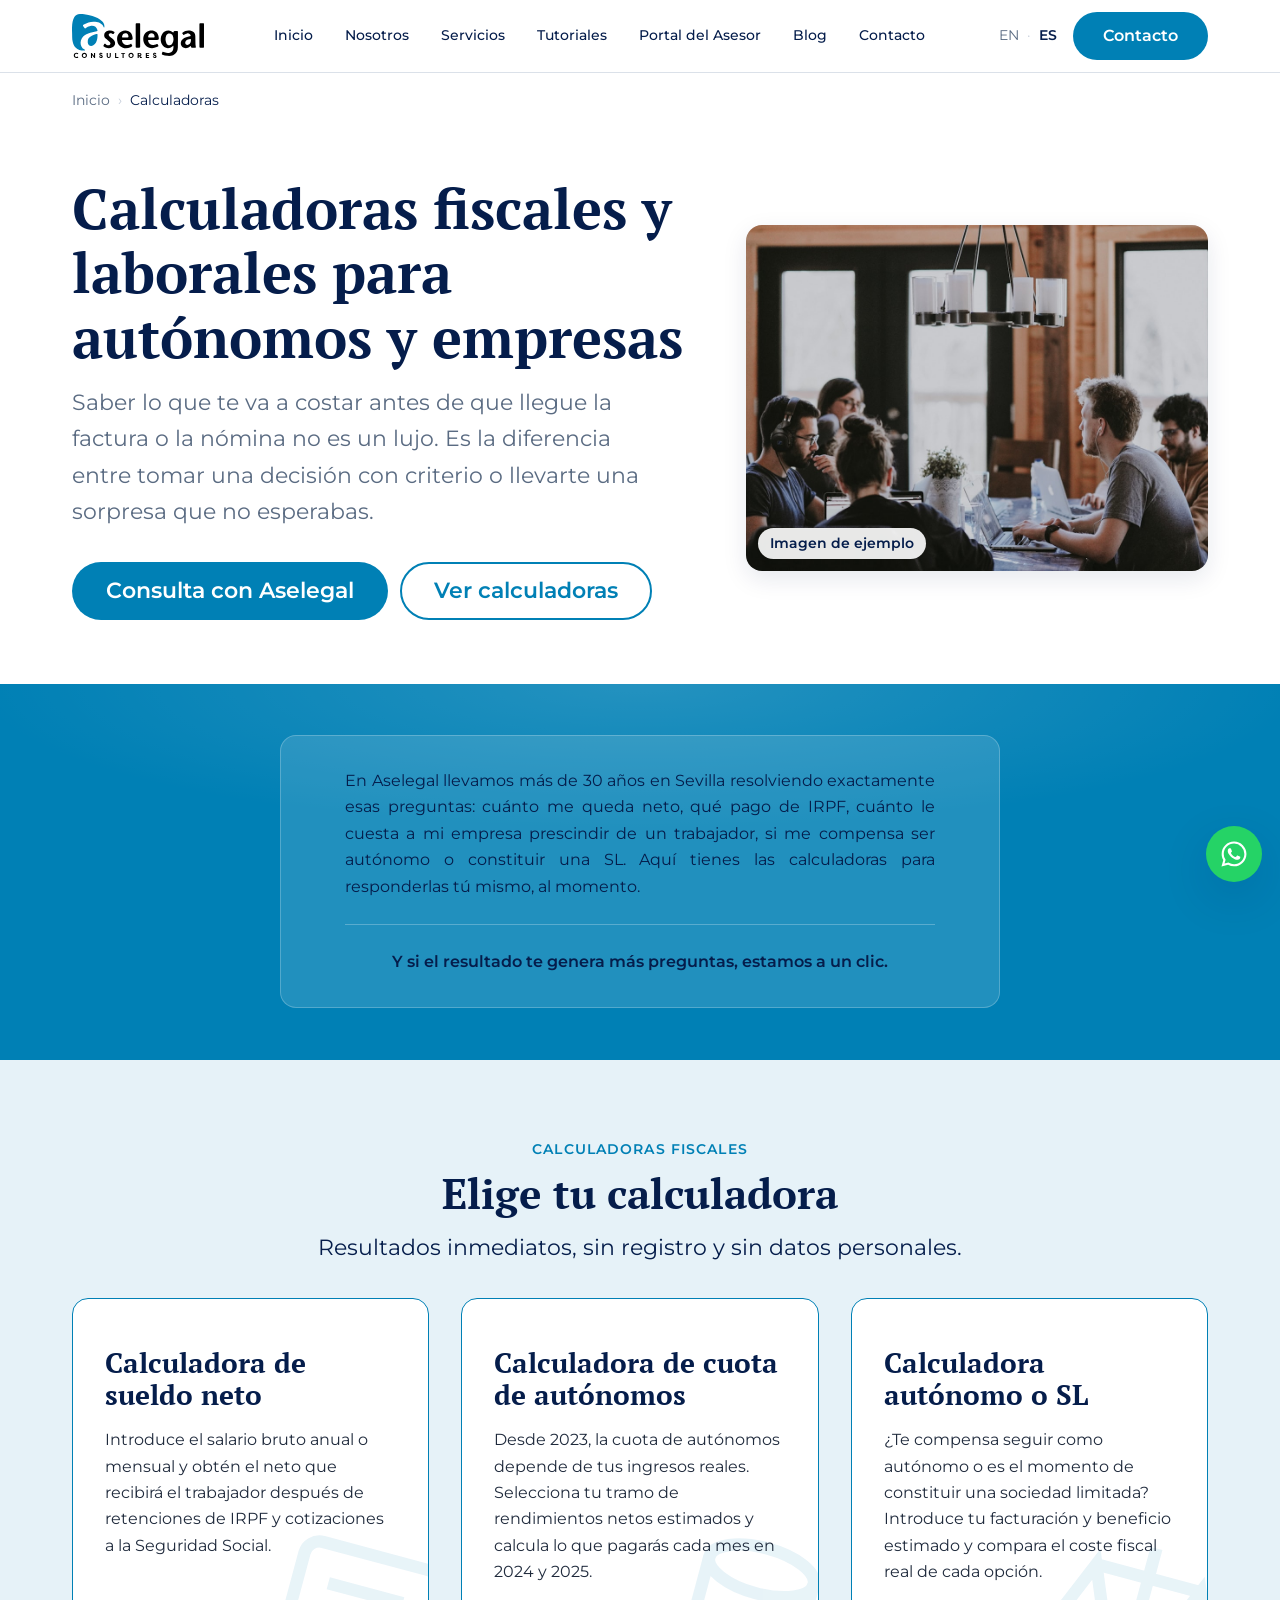
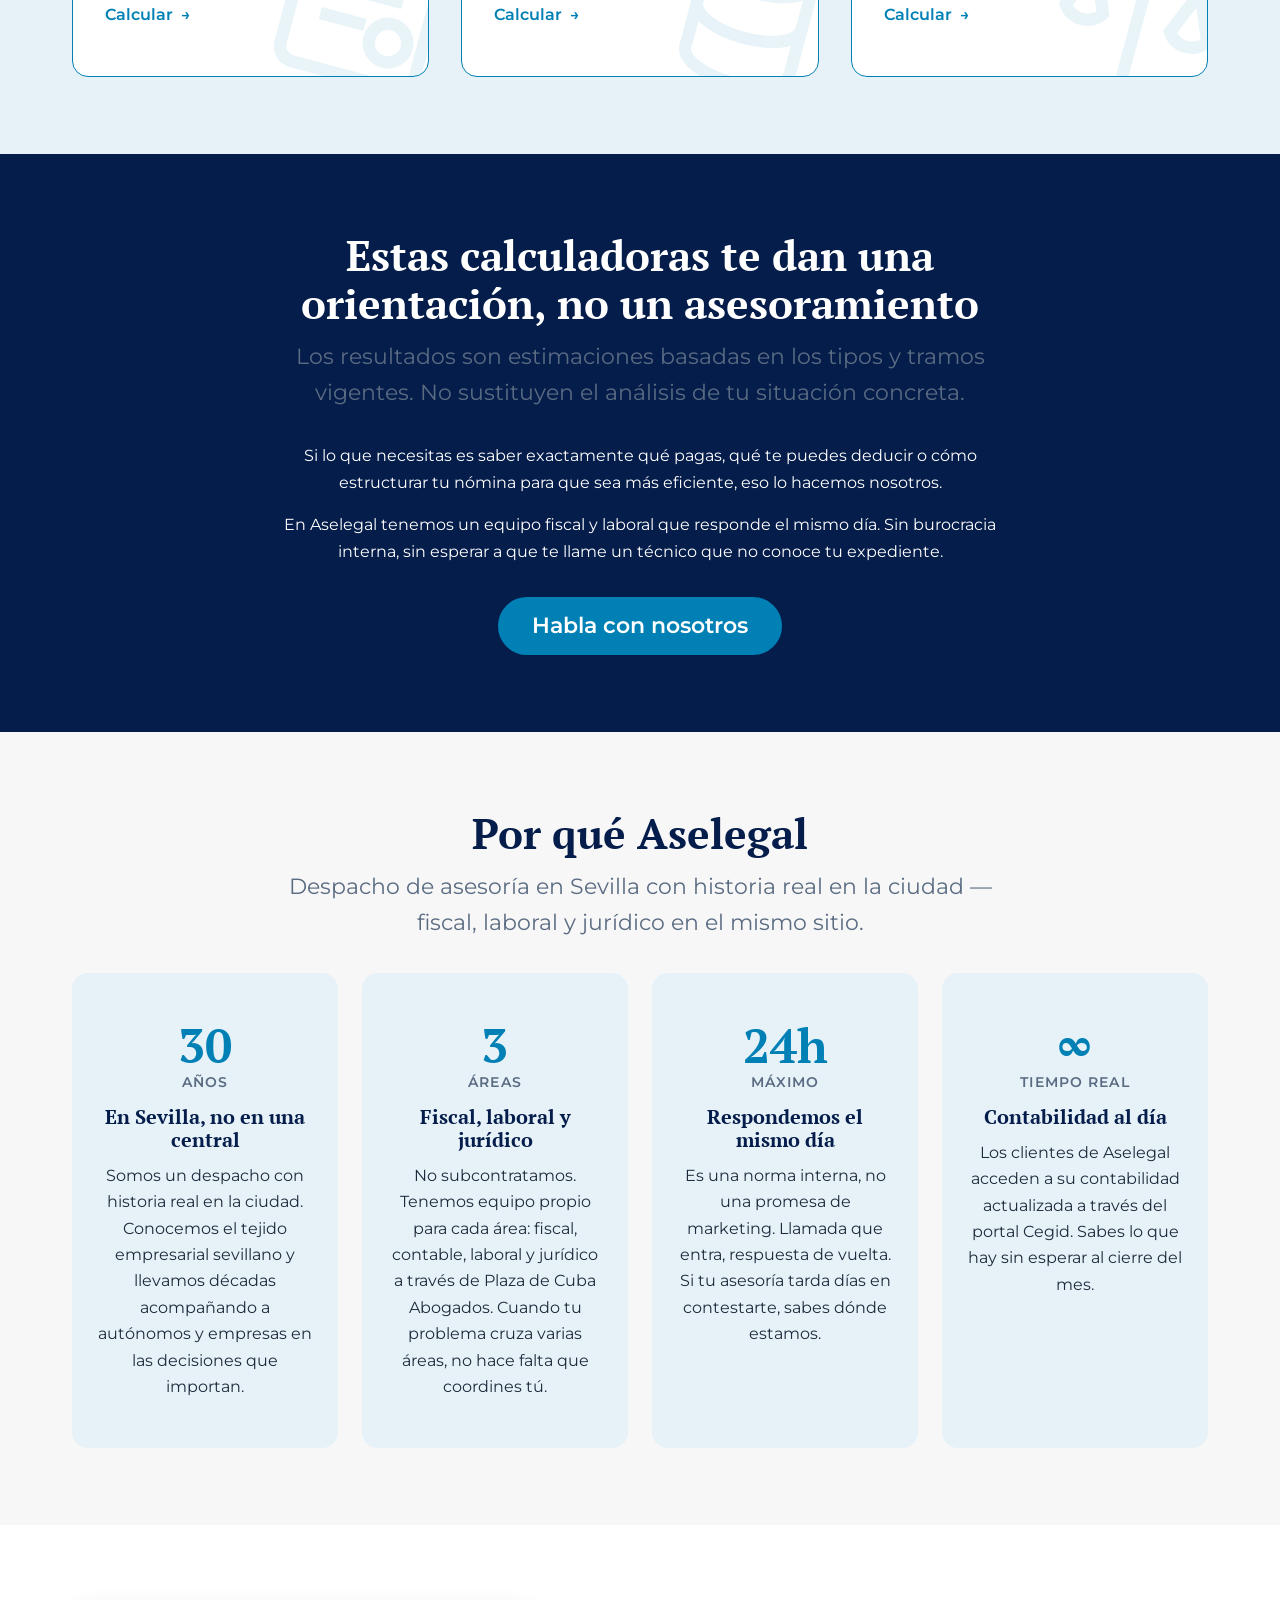
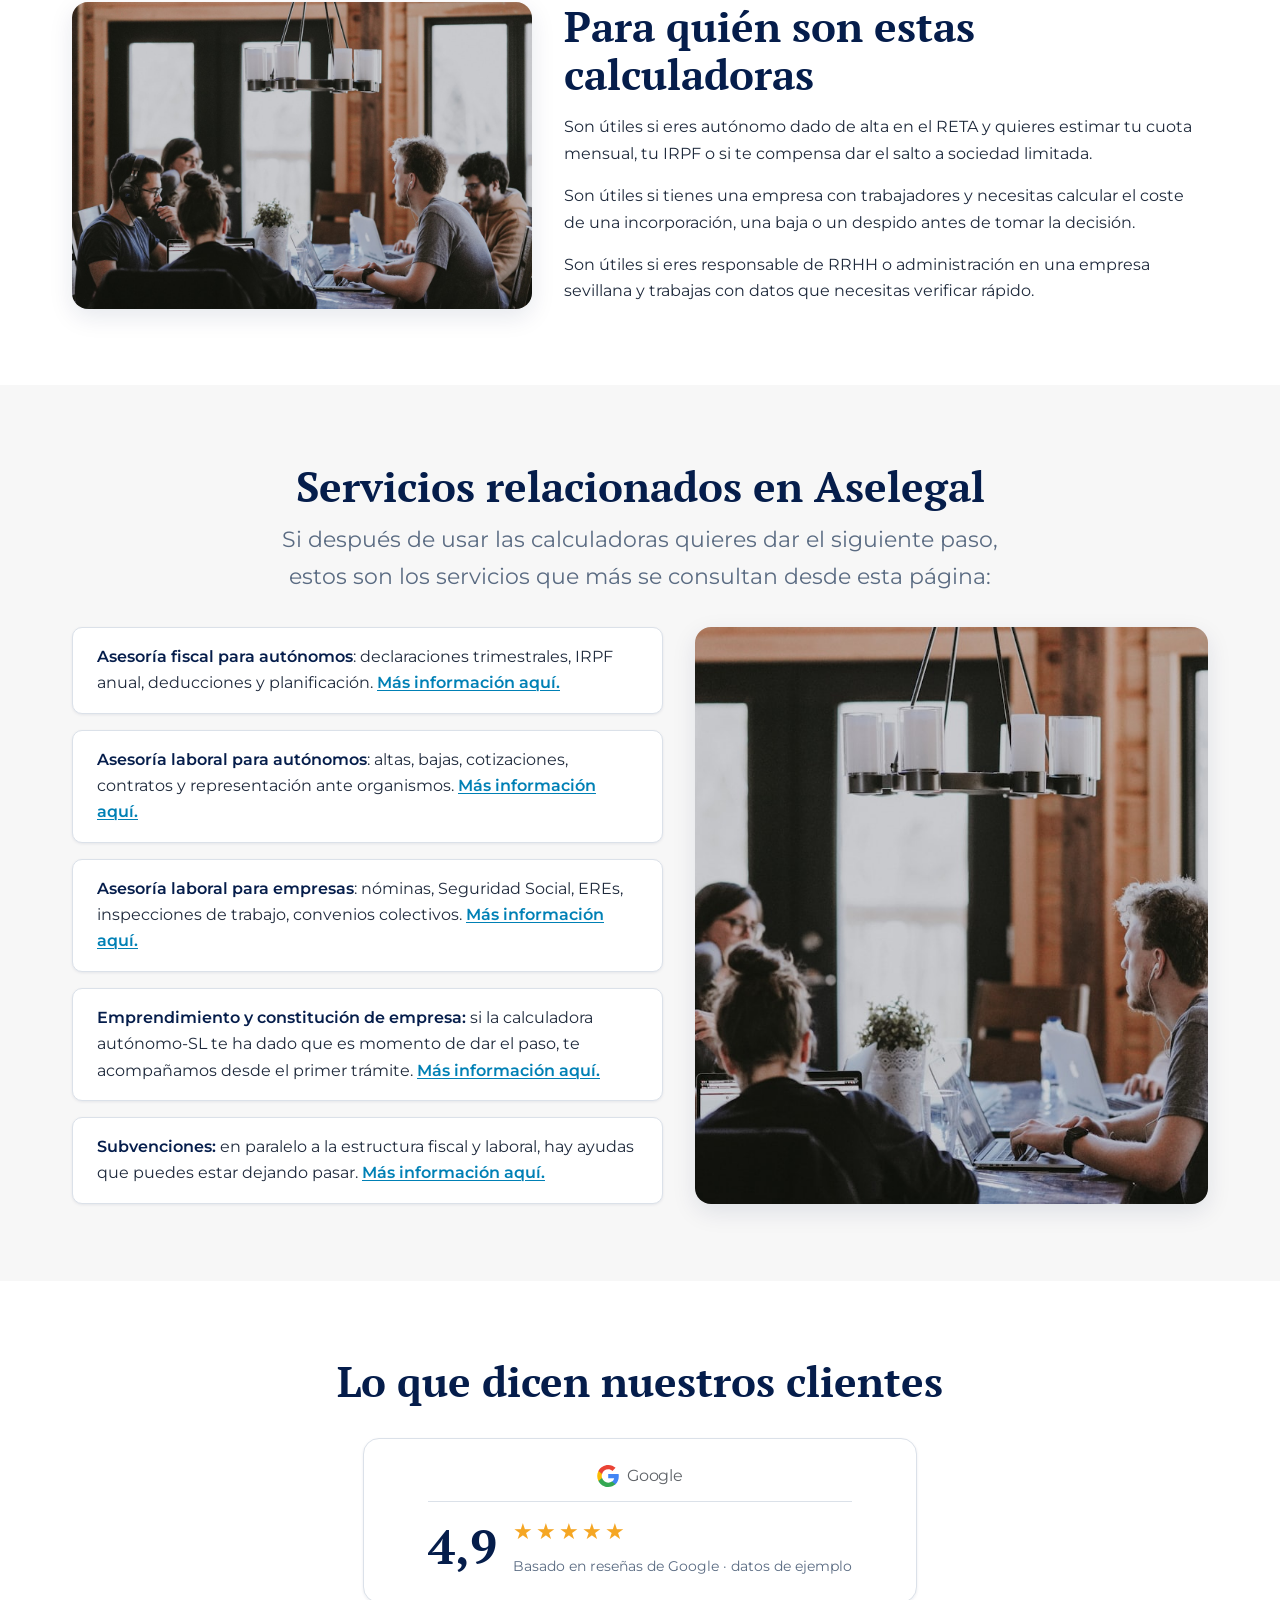
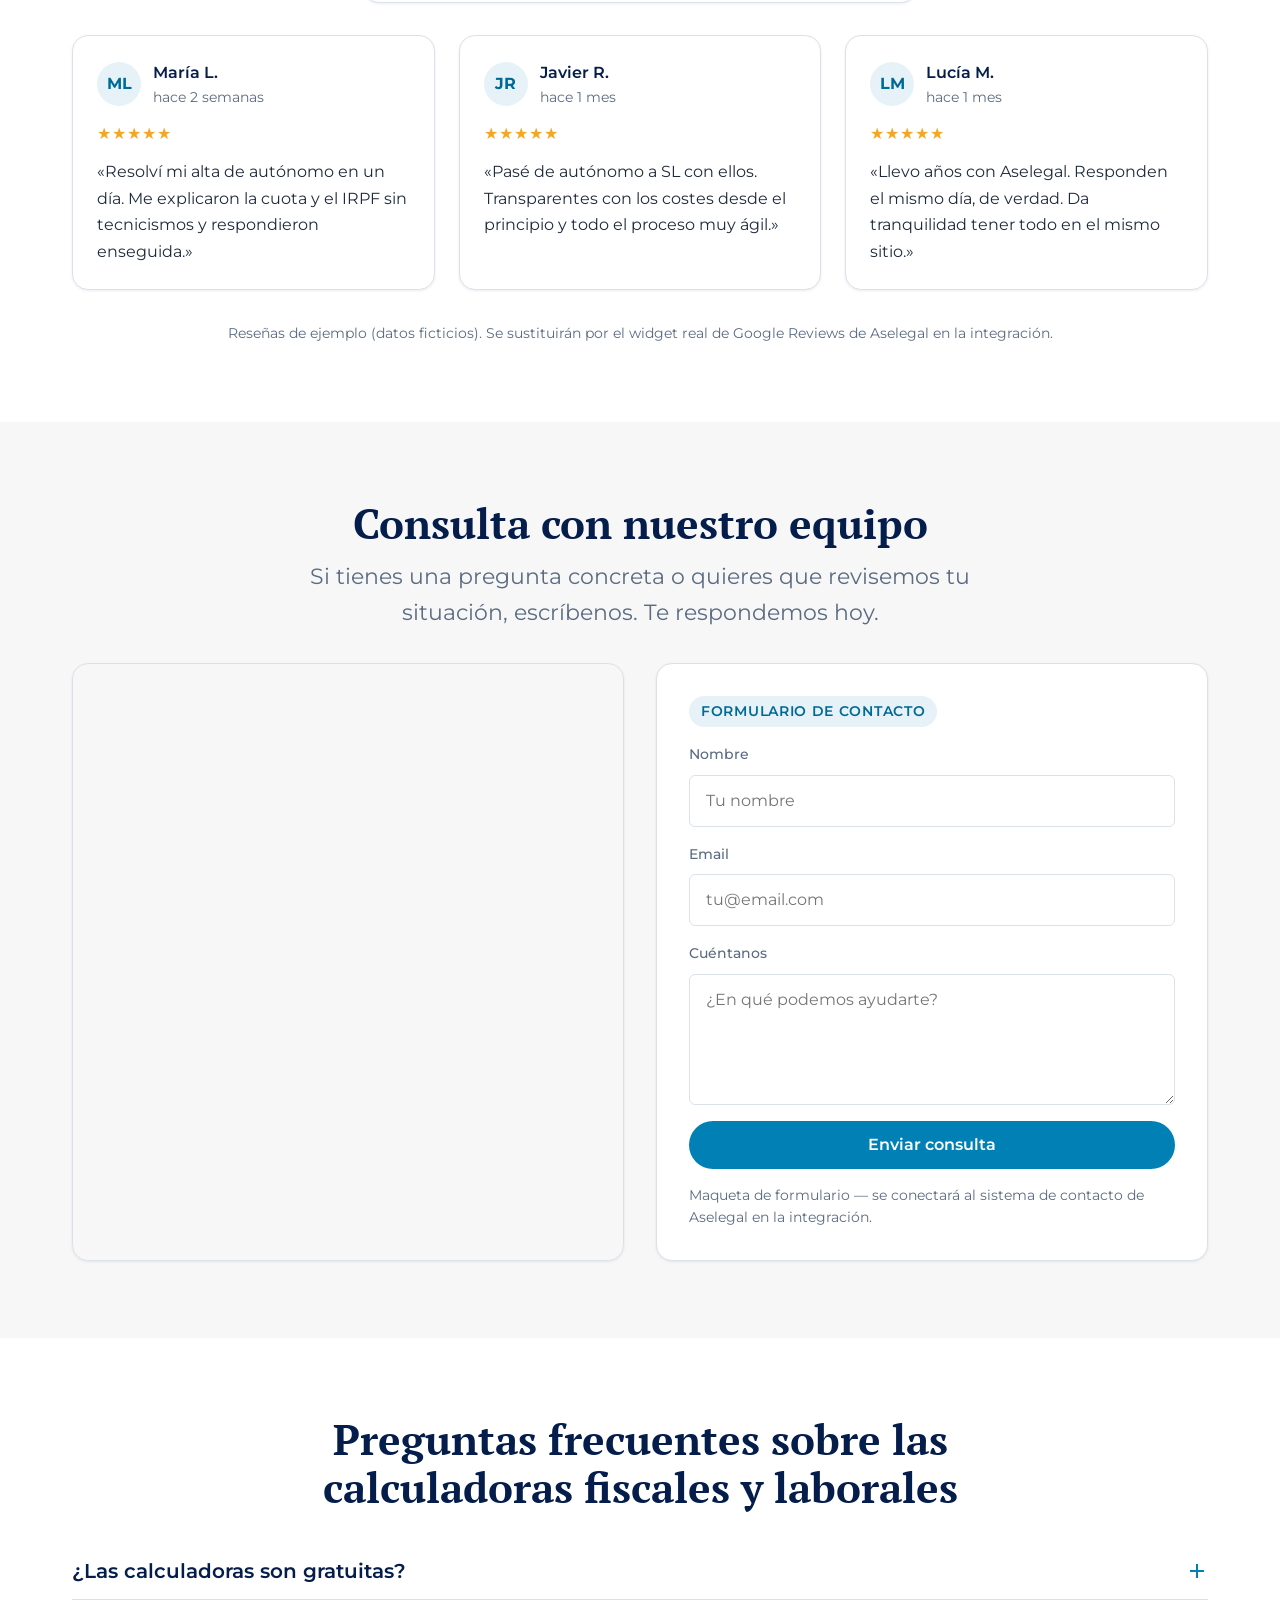
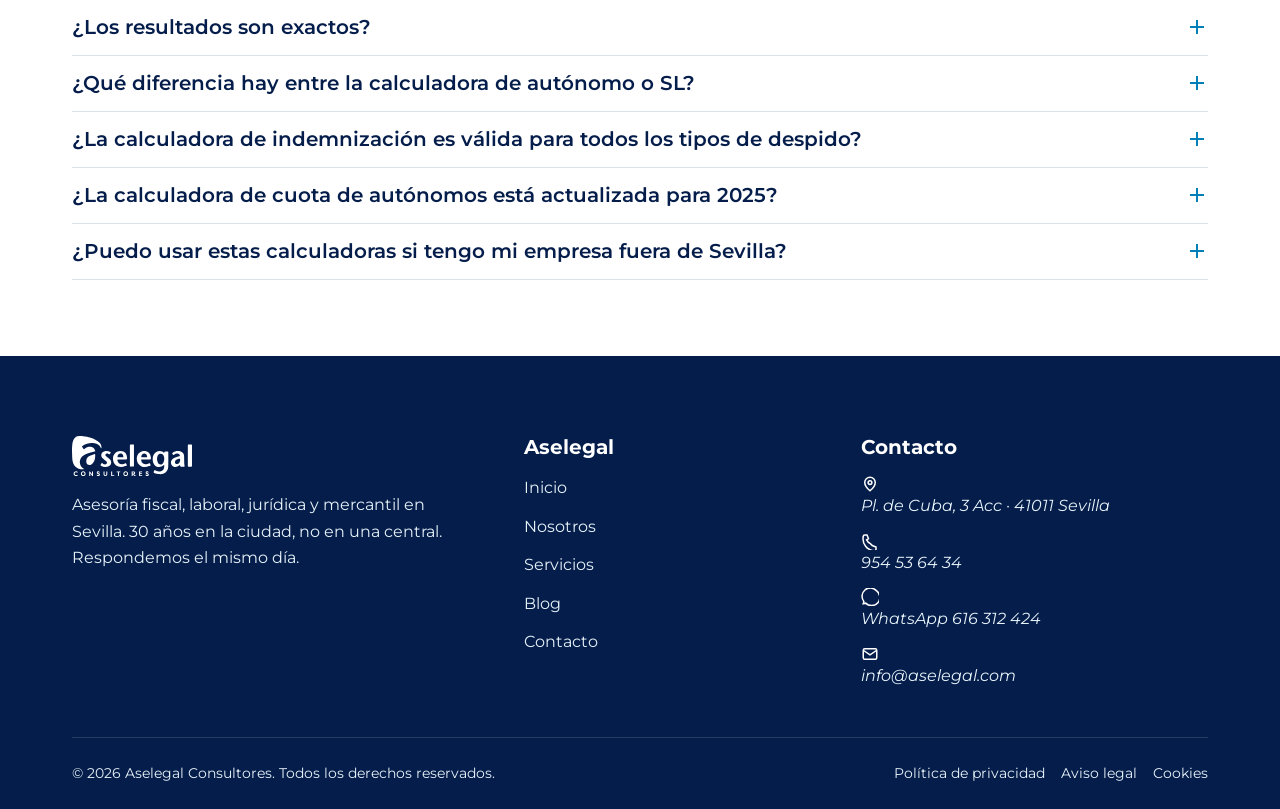
==== calculadoras/index.html @ 888d7414 "feat: publicación inicial — calculadoras Aselegal Hub + 3 calculadoras (sueldo neto, cuota autónomos" ====
<!DOCTYPE html>
<html lang="es">
<head>
  <meta charset="UTF-8">
  <meta name="viewport" content="width=device-width, initial-scale=1.0">
  <title>Calculadoras fiscales y laborales | Aselegal</title>
  <meta name="description" content="Calculadoras fiscales y laborales gratuitas para autónomos y empresas: sueldo neto, cuota de autónomos 2025 y autónomo o SL. Aselegal, asesoría en Sevilla.">
  <link rel="canonical" href="https://aselegal.com/calculadoras/">

  <!-- Open Graph -->
  <meta property="og:type" content="website">
  <meta property="og:locale" content="es_ES">
  <meta property="og:site_name" content="Aselegal">
  <meta property="og:title" content="Calculadoras fiscales y laborales | Aselegal">
  <meta property="og:description" content="Calcula tu sueldo neto, tu cuota de autónomos 2025 y si te conviene ser autónomo o SL. Herramientas gratuitas de Aselegal.">
  <meta property="og:url" content="https://aselegal.com/calculadoras/">
  <meta property="og:image" content="https://aselegal.com/calculadoras/assets/logo/logo-aselegal.png">

  <link rel="icon" href="assets/logo/logo-aselegal.svg" type="image/svg+xml">

  <!-- Fuentes (display=swap) -->
  <link rel="preconnect" href="https://fonts.googleapis.com">
  <link rel="preconnect" href="https://fonts.gstatic.com" crossorigin>
  <link href="https://fonts.googleapis.com/css2?family=Montserrat:wght@300;400;500;600;700&family=PT+Serif:wght@400;700&display=swap" rel="stylesheet">

  <link rel="stylesheet" href="css/tokens.css">
  <link rel="stylesheet" href="css/base.css">
  <link rel="stylesheet" href="css/components.css">

  <script defer src="js/ui.js"></script>

  <!-- SEO: Breadcrumb -->
  <script type="application/ld+json">
  {
    "@context": "https://schema.org",
    "@type": "BreadcrumbList",
    "itemListElement": [
      { "@type": "ListItem", "position": 1, "name": "Inicio", "item": "https://aselegal.com/" },
      { "@type": "ListItem", "position": 2, "name": "Calculadoras", "item": "https://aselegal.com/calculadoras/" }
    ]
  }
  </script>

  <!-- SEO: FAQPage (preguntas frecuentes del copy del hub) -->
  <script type="application/ld+json">
  {
    "@context": "https://schema.org",
    "@type": "FAQPage",
    "mainEntity": [
      { "@type": "Question", "name": "¿Las calculadoras son gratuitas?", "acceptedAnswer": { "@type": "Answer", "text": "Sí, todas las herramientas de esta página son de uso libre y gratuito. No hace falta que te registres ni dejes ningún dato." } },
      { "@type": "Question", "name": "¿Los resultados son exactos?", "acceptedAnswer": { "@type": "Answer", "text": "Son orientativos. Aplican los tipos y tramos vigentes en la normativa estatal y autonómica de Andalucía, pero no tienen en cuenta particularidades de tu situación (deducciones personales, situación familiar, convenio colectivo de tu empresa, retribuciones en especie, etc.). Para un cálculo exacto, consúltanos." } },
      { "@type": "Question", "name": "¿Qué diferencia hay entre la calculadora de autónomo o SL?", "acceptedAnswer": { "@type": "Answer", "text": "Compara el impacto fiscal neto de dos estructuras jurídicas distintas: tributar como persona física por rendimientos de actividad económica (autónomo, IRPF) frente a constituir una sociedad limitada (Impuesto sobre Sociedades + retribución como socio-trabajador). La diferencia puede ser relevante a partir de ciertos niveles de beneficio, normalmente a partir de 40.000-50.000 euros anuales, aunque depende de cada caso." } },
      { "@type": "Question", "name": "¿La calculadora de indemnización es válida para todos los tipos de despido?", "acceptedAnswer": { "@type": "Answer", "text": "Incluye los supuestos más habituales: despido objetivo (20 días por año, máximo 12 mensualidades), despido improcedente (33 días por año, máximo 24 mensualidades) y cese voluntario (sin indemnización ordinaria). No calcula ERTEs, excedencias ni situaciones con convenio colectivo que mejore la ley. Si hay duda sobre qué corresponde en tu caso concreto, consúltanos antes de llegar a ningún acuerdo." } },
      { "@type": "Question", "name": "¿La calculadora de cuota de autónomos está actualizada para 2025?", "acceptedAnswer": { "@type": "Answer", "text": "Sí, incorporamos los tramos y bases del sistema de cotización por ingresos reales vigente. Si tienes dudas sobre cómo declarar tus ingresos reales a la Seguridad Social o cómo regularizar la cotización al año siguiente, podemos orientarte." } },
      { "@type": "Question", "name": "¿Puedo usar estas calculadoras si tengo mi empresa fuera de Sevilla?", "acceptedAnswer": { "@type": "Answer", "text": "Las calculadoras son válidas para toda España en lo que respecta a normativa estatal (IRPF, Seguridad Social, Estatuto de los Trabajadores). Para aspectos autonómicos específicos fuera de Andalucía, puede haber diferencias menores en algunos tramos. Si tu empresa está en Sevilla o el área metropolitana y quieres asesoramiento presencial, estamos en Plaza de Cuba." } }
    ]
  }
  </script>
</head>
<body>
  <a class="skip-link" href="#main">Saltar al contenido</a>

  <!-- ===== HEADER (partial) ===== -->
  <header class="site-header">
    <div class="container site-header__inner">
      <a class="site-header__logo" href="https://aselegal.com/" aria-label="Aselegal — Inicio">
        <img src="assets/logo/logo-aselegal.svg" width="180" height="60" alt="Aselegal Consultores">
      </a>
      <nav class="site-nav" id="site-nav" aria-label="Navegación principal">
        <ul class="site-nav__list">
          <li><a class="site-nav__link" href="https://aselegal.com/">Inicio</a></li>
          <li><a class="site-nav__link" href="https://aselegal.com/nosotros/">Nosotros</a></li>
          <li><a class="site-nav__link" href="https://aselegal.com/servicios/">Servicios</a></li>
          <li><a class="site-nav__link" href="https://aselegal.com/tutoriales/">Tutoriales</a></li>
          <li><a class="site-nav__link" href="https://ASELEGAL.portaldespacho.com/acceso/frame">Portal del Asesor</a></li>
          <li><a class="site-nav__link" href="https://aselegal.com/blog/">Blog</a></li>
          <li><a class="site-nav__link" href="https://aselegal.com/contacto/">Contacto</a></li>
        </ul>
      </nav>
      <div class="site-header__actions">
        <span class="lang-switch" aria-label="Selector de idioma">
          <a href="https://aselegal.com/en/" hreflang="en">EN</a><span>·</span><a href="#" hreflang="es" aria-current="true">ES</a>
        </span>
        <a class="btn btn--primary" href="https://aselegal.com/contacto/">Contacto</a>
        <button class="nav-toggle" type="button" aria-expanded="false" aria-controls="site-nav" aria-label="Abrir menú">
          <span></span><span></span><span></span>
        </button>
      </div>
    </div>
  </header>

  <main id="main">
    <!-- ===== Breadcrumb ===== -->
    <nav class="container breadcrumb" aria-label="Migas de pan">
      <ol>
        <li><a href="https://aselegal.com/">Inicio</a></li>
        <li><span aria-current="page">Calculadoras</span></li>
      </ol>
    </nav>

    <!-- ===== Hero ===== -->
    <section class="hero">
      <div class="container hero__grid">
        <div>
          <h1 class="hero__title">Calculadoras fiscales y laborales para autónomos y empresas</h1>
          <p class="hero__lead">Saber lo que te va a costar antes de que llegue la factura o la nómina no es un lujo. Es la diferencia entre tomar una decisión con criterio o llevarte una sorpresa que no esperabas.</p>
          <div class="hero__actions">
            <a class="btn btn--primary btn--lg" href="https://aselegal.com/contacto/">Consulta con Aselegal</a>
            <a class="btn btn--outline btn--lg" href="#calculadoras">Ver calculadoras</a>
          </div>
        </div>
        <figure class="media-shot hero__media">
          <img src="assets/img/placeholder.jpg" width="1200" height="800" alt="Equipo de Aselegal asesorando a clientes en Sevilla (imagen de ejemplo)">
          <figcaption class="media-shot__tag">Imagen de ejemplo</figcaption>
        </figure>
      </div>
    </section>

    <!-- ===== Intro (resto de la entradilla del copy) ===== -->
    <section class="section section--tight section--blue">
      <div class="container">
        <div class="prose">
          <p>En Aselegal llevamos más de 30 años en Sevilla resolviendo exactamente esas preguntas: cuánto me queda neto, qué pago de IRPF, cuánto le cuesta a mi empresa prescindir de un trabajador, si me compensa ser autónomo o constituir una SL. Aquí tienes las calculadoras para responderlas tú mismo, al momento.</p>
          <p>Y si el resultado te genera más preguntas, estamos a un clic.</p>
        </div>
      </div>
    </section>

    <!-- ===== Grid de calculadoras ===== -->
    <section class="section section--calc" id="calculadoras">
      <div class="container">
        <div class="section__head section__head--center">
          <span class="section__kicker">Calculadoras fiscales</span>
          <h2>Elige tu calculadora</h2>
          <p class="section__lead">Resultados inmediatos, sin registro y sin datos personales.</p>
        </div>
        <div class="calc-grid">

          <article class="calc-card">
            <div class="calc-card__icon-wrap" aria-hidden="true">
              <span class="calc-card__icon">
                <svg viewBox="0 0 24 24" fill="none" stroke="currentColor" stroke-width="1.6"><rect x="3" y="4" width="18" height="16" rx="2"/><path d="M7 9h10M7 13h6"/><circle cx="16.5" cy="14.5" r="2.5"/></svg>
              </span>
            </div>
            <h3 class="calc-card__title"><a href="sueldo-neto/index.html">Calculadora de sueldo neto</a></h3>
            <p class="calc-card__desc">Introduce el salario bruto anual o mensual y obtén el neto que recibirá el trabajador después de retenciones de IRPF y cotizaciones a la Seguridad Social.</p>
            <span class="calc-card__cta">Calcular <span class="arrow" aria-hidden="true">→</span></span>
          </article>

          <article class="calc-card">
            <div class="calc-card__icon-wrap" aria-hidden="true">
              <span class="calc-card__icon">
                <svg viewBox="0 0 24 24" fill="none" stroke="currentColor" stroke-width="1.6"><ellipse cx="12" cy="6" rx="7" ry="3"/><path d="M5 6v6c0 1.7 3.1 3 7 3s7-1.3 7-3V6"/><path d="M5 12v6c0 1.7 3.1 3 7 3s7-1.3 7-3v-6"/></svg>
              </span>
            </div>
            <h3 class="calc-card__title"><a href="cuota-autonomos/index.html">Calculadora de cuota de autónomos</a></h3>
            <p class="calc-card__desc">Desde 2023, la cuota de autónomos depende de tus ingresos reales. Selecciona tu tramo de rendimientos netos estimados y calcula lo que pagarás cada mes en 2024 y 2025.</p>
            <span class="calc-card__cta">Calcular <span class="arrow" aria-hidden="true">→</span></span>
          </article>

          <article class="calc-card">
            <div class="calc-card__icon-wrap" aria-hidden="true">
              <span class="calc-card__icon">
                <svg viewBox="0 0 24 24" fill="none" stroke="currentColor" stroke-width="1.6"><path d="M12 3v18M5 7h14"/><path d="M5 7 2.5 13a3 3 0 0 0 5 0L5 7Zm14 0-2.5 6a3 3 0 0 0 5 0L19 7Z"/></svg>
              </span>
            </div>
            <h3 class="calc-card__title"><a href="autonomo-empresa/index.html">Calculadora autónomo o SL</a></h3>
            <p class="calc-card__desc">¿Te compensa seguir como autónomo o es el momento de constituir una sociedad limitada? Introduce tu facturación y beneficio estimado y compara el coste fiscal real de cada opción.</p>
            <span class="calc-card__cta">Calcular <span class="arrow" aria-hidden="true">→</span></span>
          </article>

        </div>
      </div>
    </section>

    <!-- ===== Orientación, no asesoramiento ===== -->
    <section class="section section--navy">
      <div class="container">
        <div class="section__head section__head--center">
          <h2>Estas calculadoras te dan una orientación, no un asesoramiento</h2>
          <p class="section__lead">Los resultados son estimaciones basadas en los tipos y tramos vigentes. No sustituyen el análisis de tu situación concreta.</p>
        </div>
        <div class="prose" style="margin-inline:auto;text-align:center">
          <p>Si lo que necesitas es saber exactamente qué pagas, qué te puedes deducir o cómo estructurar tu nómina para que sea más eficiente, eso lo hacemos nosotros.</p>
          <p>En Aselegal tenemos un equipo fiscal y laboral que responde el mismo día. Sin burocracia interna, sin esperar a que te llame un técnico que no conoce tu expediente.</p>
          <p class="mt-6"><a class="btn btn--secondary btn--lg" href="https://aselegal.com/contacto/">Habla con nosotros</a></p>
        </div>
      </div>
    </section>

    <!-- ===== Por qué Aselegal ===== -->
    <section class="section section--why">
      <div class="container">
        <div class="section__head">
          <h2>Por qué Aselegal</h2>
          <p class="section__lead">Despacho de asesoría en Sevilla con historia real en la ciudad — fiscal, laboral y jurídico en el mismo sitio.</p>
        </div>
        <div class="why__grid">
          <div class="why__item">
            <span class="why__metric">30<small>años</small></span>
            <h3 class="why__item-title">En Sevilla, no en una central</h3>
            <p>Somos un despacho con historia real en la ciudad. Conocemos el tejido empresarial sevillano y llevamos décadas acompañando a autónomos y empresas en las decisiones que importan.</p>
          </div>
          <div class="why__item">
            <span class="why__metric">3<small>áreas</small></span>
            <h3 class="why__item-title">Fiscal, laboral y jurídico</h3>
            <p>No subcontratamos. Tenemos equipo propio para cada área: fiscal, contable, laboral y jurídico a través de Plaza de Cuba Abogados. Cuando tu problema cruza varias áreas, no hace falta que coordines tú.</p>
          </div>
          <div class="why__item">
            <span class="why__metric">24h<small>máximo</small></span>
            <h3 class="why__item-title">Respondemos el mismo día</h3>
            <p>Es una norma interna, no una promesa de marketing. Llamada que entra, respuesta de vuelta. Si tu asesoría tarda días en contestarte, sabes dónde estamos.</p>
          </div>
          <div class="why__item">
            <span class="why__metric">∞<small>tiempo real</small></span>
            <h3 class="why__item-title">Contabilidad al día</h3>
            <p>Los clientes de Aselegal acceden a su contabilidad actualizada a través del portal Cegid. Sabes lo que hay sin esperar al cierre del mes.</p>
          </div>
        </div>
      </div>
    </section>

    <!-- ===== Para quién son ===== -->
    <section class="section">
      <div class="container">
        <div class="audience audience--media">
          <figure class="audience__img">
            <img src="assets/img/placeholder.jpg" alt="Atención personalizada en Aselegal, Sevilla (imagen de ejemplo)" loading="lazy">
          </figure>
          <div class="prose">
            <h2>Para quién son estas calculadoras</h2>
            <p>Son útiles si eres autónomo dado de alta en el RETA y quieres estimar tu cuota mensual, tu IRPF o si te compensa dar el salto a sociedad limitada.</p>
            <p>Son útiles si tienes una empresa con trabajadores y necesitas calcular el coste de una incorporación, una baja o un despido antes de tomar la decisión.</p>
            <p>Son útiles si eres responsable de RRHH o administración en una empresa sevillana y trabajas con datos que necesitas verificar rápido.</p>
          </div>
        </div>
      </div>
    </section>

    <!-- ===== Servicios relacionados ===== -->
    <section class="section section--alt">
      <div class="container">
        <div class="section__head section__head--center">
          <h2>Servicios relacionados en Aselegal</h2>
          <p class="section__lead">Si después de usar las calculadoras quieres dar el siguiente paso, estos son los servicios que más se consultan desde esta página:</p>
        </div>
        <div class="services-split">
          <div class="services">
            <div class="service-link"><p><strong>Asesoría fiscal para autónomos</strong>: declaraciones trimestrales, IRPF anual, deducciones y planificación. <a href="https://aselegal.com/servicios/asesoria-fiscal/">Más información aquí.</a></p></div>
            <div class="service-link"><p><strong>Asesoría laboral para autónomos</strong>: altas, bajas, cotizaciones, contratos y representación ante organismos. <a href="https://aselegal.com/servicios/asesoria-laboral/">Más información aquí.</a></p></div>
            <div class="service-link"><p><strong>Asesoría laboral para empresas</strong>: nóminas, Seguridad Social, EREs, inspecciones de trabajo, convenios colectivos. <a href="https://aselegal.com/servicios/asesoria-laboral/">Más información aquí.</a></p></div>
            <div class="service-link"><p><strong>Emprendimiento y constitución de empresa:</strong> si la calculadora autónomo-SL te ha dado que es momento de dar el paso, te acompañamos desde el primer trámite. <a href="https://aselegal.com/servicios/emprendimiento/">Más información aquí.</a></p></div>
            <div class="service-link"><p><strong>Subvenciones:</strong> en paralelo a la estructura fiscal y laboral, hay ayudas que puedes estar dejando pasar. <a href="https://aselegal.com/servicios/subvenciones/empresas/">Más información aquí.</a></p></div>
          </div>
          <figure class="services__media">
            <img src="assets/img/placeholder.jpg" alt="Equipo de Aselegal en el despacho de Sevilla" loading="lazy">
          </figure>
        </div>
      </div>
    </section>

    <!-- ===== Reviews ===== -->
    <section class="section">
      <div class="container">
        <div class="section__head section__head--center">
          <h2>Lo que dicen nuestros clientes</h2>
        </div>
        <div class="reviews">
          <div class="reviews__head">
            <div class="reviews__google-badge">
              <div class="reviews__google-top">
                <svg class="reviews__google-icon" viewBox="0 0 533.5 544.3" xmlns="http://www.w3.org/2000/svg" aria-hidden="true" focusable="false"><path d="M533.5 278.4c0-18.5-1.5-37.1-4.7-55.3H272.1v104.8h147c-6.1 33.8-25.7 63.7-54.4 82.7v68h87.7c51.5-47.4 81.1-117.4 81.1-200.2z" fill="#4285f4"/><path d="M272.1 544.3c73.4 0 135.3-24.1 180.4-65.7l-87.7-68c-24.4 16.6-55.9 26-92.6 26-71 0-131.2-47.9-152.8-112.3H28.9v70.1c46.2 91.9 140.3 149.9 243.2 149.9z" fill="#34a853"/><path d="M119.3 324.3c-11.4-33.8-11.4-70.4 0-104.2V150H28.9c-38.6 76.9-38.6 167.5 0 244.4l90.4-70.1z" fill="#fbbc04"/><path d="M272.1 107.7c38.8-.6 76.3 14 104.4 40.8l77.7-77.7C405 24.6 339.7-.8 272.1 0 169.2 0 75.1 58 28.9 150l90.4 70.1c21.5-64.5 81.8-112.4 152.8-112.4z" fill="#ea4335"/></svg>
                <span class="reviews__google-wordmark">Google</span>
              </div>
              <div class="reviews__score-row">
                <span class="reviews__score" aria-hidden="true">4,9</span>
                <div>
                  <div class="reviews__stars" aria-hidden="true">★★★★★</div>
                  <div class="reviews__meta">Basado en reseñas de Google · datos de ejemplo</div>
                </div>
              </div>
            </div>
            <span class="visually-hidden">Valoración media de 4,9 sobre 5 estrellas, basada en reseñas de ejemplo.</span>
          </div>
          <div class="reviews__grid">
            <article class="review-card">
              <div class="review-card__top">
                <span class="review-card__avatar" aria-hidden="true">ML</span>
                <span class="review-card__who"><span class="review-card__name">María L.</span><span class="review-card__date">hace 2 semanas</span></span>
              </div>
              <span class="review-card__stars" aria-hidden="true">★★★★★</span><span class="visually-hidden">5 de 5 estrellas</span>
              <p class="review-card__text">«Resolví mi alta de autónomo en un día. Me explicaron la cuota y el IRPF sin tecnicismos y respondieron enseguida.»</p>
            </article>
            <article class="review-card">
              <div class="review-card__top">
                <span class="review-card__avatar" aria-hidden="true">JR</span>
                <span class="review-card__who"><span class="review-card__name">Javier R.</span><span class="review-card__date">hace 1 mes</span></span>
              </div>
              <span class="review-card__stars" aria-hidden="true">★★★★★</span><span class="visually-hidden">5 de 5 estrellas</span>
              <p class="review-card__text">«Pasé de autónomo a SL con ellos. Transparentes con los costes desde el principio y todo el proceso muy ágil.»</p>
            </article>
            <article class="review-card">
              <div class="review-card__top">
                <span class="review-card__avatar" aria-hidden="true">LM</span>
                <span class="review-card__who"><span class="review-card__name">Lucía M.</span><span class="review-card__date">hace 1 mes</span></span>
              </div>
              <span class="review-card__stars" aria-hidden="true">★★★★★</span><span class="visually-hidden">5 de 5 estrellas</span>
              <p class="review-card__text">«Llevo años con Aselegal. Responden el mismo día, de verdad. Da tranquilidad tener todo en el mismo sitio.»</p>
            </article>
          </div>
          <p class="reviews__note">Reseñas de ejemplo (datos ficticios). Se sustituirán por el widget real de Google Reviews de Aselegal en la integración.</p>
        </div>
      </div>
    </section>

    <!-- ===== Contacto ===== -->
    <section class="section section--alt">
      <div class="container">
        <div class="section__head section__head--center">
          <h2>Consulta con nuestro equipo</h2>
          <p class="section__lead">Si tienes una pregunta concreta o quieres que revisemos tu situación, escríbenos. Te respondemos hoy.</p>
        </div>
        <div class="contact-grid">
          <div class="map-embed">
            <iframe src="https://www.google.com/maps/embed?pb=!1m18!1m12!1m3!1d3170.3976431638284!2d-5.9980902!3d37.380427399999995!2m3!1f0!2f0!3f0!3m2!1i1024!2i768!4f13.1!3m3!1m2!1s0xd126c1fa56235f5%3A0x2235ad979449e29c!2sASELEGAL%20%7C%20Asesor%C3%ADa%20en%20Sevilla%20(%20Laboral%20y%20Fiscal).%20Despacho%20Jur%C3%ADdico%20para%20particulares%20y%20empresas.!5e0!3m2!1ses!2sus!4v1781397131867!5m2!1ses!2sus" width="600" height="450" style="border:0;" allowfullscreen="" loading="lazy" referrerpolicy="no-referrer-when-downgrade" title="Mapa de ubicación de Aselegal en Plaza de Cuba, Sevilla"></iframe>
          </div>
          <form class="contact-form" aria-label="Formulario de contacto (maqueta)" onsubmit="return false">
            <p class="placeholder__tag" style="align-self:flex-start">Formulario de contacto</p>
            <div class="form-field"><label for="hub-nombre">Nombre</label><input id="hub-nombre" type="text" autocomplete="name" placeholder="Tu nombre"></div>
            <div class="form-field"><label for="hub-email">Email</label><input id="hub-email" type="email" autocomplete="email" placeholder="tu@email.com"></div>
            <div class="form-field"><label for="hub-msg">Cuéntanos</label><textarea id="hub-msg" rows="4" placeholder="¿En qué podemos ayudarte?"></textarea></div>
            <button class="btn btn--primary btn--block" type="submit">Enviar consulta</button>
            <p class="calc__note">Maqueta de formulario — se conectará al sistema de contacto de Aselegal en la integración.</p>
          </form>
        </div>
      </div>
    </section>

    <!-- ===== FAQ ===== -->
    <section class="section">
      <div class="container">
        <div class="section__head">
          <h2>Preguntas frecuentes sobre las calculadoras fiscales y laborales</h2>
        </div>
        <div class="faq">
          <div class="faq__item">
            <h3 style="margin:0"><button class="faq__question" type="button" aria-expanded="false">¿Las calculadoras son gratuitas?<span class="faq__icon" aria-hidden="true"></span></button></h3>
            <div class="faq__answer"><div><div class="faq__answer-inner"><p>Sí, todas las herramientas de esta página son de uso libre y gratuito. No hace falta que te registres ni dejes ningún dato.</p></div></div></div>
          </div>
          <div class="faq__item">
            <h3 style="margin:0"><button class="faq__question" type="button" aria-expanded="false">¿Los resultados son exactos?<span class="faq__icon" aria-hidden="true"></span></button></h3>
            <div class="faq__answer"><div><div class="faq__answer-inner"><p>Son orientativos. Aplican los tipos y tramos vigentes en la normativa estatal y autonómica de Andalucía, pero no tienen en cuenta particularidades de tu situación (deducciones personales, situación familiar, convenio colectivo de tu empresa, retribuciones en especie, etc.). Para un cálculo exacto, consúltanos.</p></div></div></div>
          </div>
          <div class="faq__item">
            <h3 style="margin:0"><button class="faq__question" type="button" aria-expanded="false">¿Qué diferencia hay entre la calculadora de autónomo o SL?<span class="faq__icon" aria-hidden="true"></span></button></h3>
            <div class="faq__answer"><div><div class="faq__answer-inner"><p>Compara el impacto fiscal neto de dos estructuras jurídicas distintas: tributar como persona física por rendimientos de actividad económica (autónomo, IRPF) frente a constituir una sociedad limitada (Impuesto sobre Sociedades + retribución como socio-trabajador). La diferencia puede ser relevante a partir de ciertos niveles de beneficio, normalmente a partir de 40.000-50.000 euros anuales, aunque depende de cada caso.</p></div></div></div>
          </div>
          <div class="faq__item">
            <h3 style="margin:0"><button class="faq__question" type="button" aria-expanded="false">¿La calculadora de indemnización es válida para todos los tipos de despido?<span class="faq__icon" aria-hidden="true"></span></button></h3>
            <div class="faq__answer"><div><div class="faq__answer-inner"><p>Incluye los supuestos más habituales: despido objetivo (20 días por año, máximo 12 mensualidades), despido improcedente (33 días por año, máximo 24 mensualidades) y cese voluntario (sin indemnización ordinaria). No calcula ERTEs, excedencias ni situaciones con convenio colectivo que mejore la ley. Si hay duda sobre qué corresponde en tu caso concreto, consúltanos antes de llegar a ningún acuerdo.</p></div></div></div>
          </div>
          <div class="faq__item">
            <h3 style="margin:0"><button class="faq__question" type="button" aria-expanded="false">¿La calculadora de cuota de autónomos está actualizada para 2025?<span class="faq__icon" aria-hidden="true"></span></button></h3>
            <div class="faq__answer"><div><div class="faq__answer-inner"><p>Sí, incorporamos los tramos y bases del sistema de cotización por ingresos reales vigente. Si tienes dudas sobre cómo declarar tus ingresos reales a la Seguridad Social o cómo regularizar la cotización al año siguiente, podemos orientarte.</p></div></div></div>
          </div>
          <div class="faq__item">
            <h3 style="margin:0"><button class="faq__question" type="button" aria-expanded="false">¿Puedo usar estas calculadoras si tengo mi empresa fuera de Sevilla?<span class="faq__icon" aria-hidden="true"></span></button></h3>
            <div class="faq__answer"><div><div class="faq__answer-inner"><p>Las calculadoras son válidas para toda España en lo que respecta a normativa estatal (IRPF, Seguridad Social, Estatuto de los Trabajadores). Para aspectos autonómicos específicos fuera de Andalucía, puede haber diferencias menores en algunos tramos. Si tu empresa está en Sevilla o el área metropolitana y quieres asesoramiento presencial, estamos en Plaza de Cuba.</p></div></div></div>
          </div>
        </div>
      </div>
    </section>
  </main>

  <!-- ===== FOOTER (partial) ===== -->
  <footer class="site-footer">
    <div class="container">
      <div class="site-footer__top">
        <div class="site-footer__brand">
          <img src="assets/logo/logo-aselegal.svg" width="180" height="60" alt="Aselegal Consultores">
          <p>Asesoría fiscal, laboral, jurídica y mercantil en Sevilla. 30 años en la ciudad, no en una central. Respondemos el mismo día.</p>
        </div>
        <nav class="site-footer__col" aria-label="Enlaces de Aselegal">
          <h3>Aselegal</h3>
          <ul>
            <li><a href="https://aselegal.com/">Inicio</a></li>
            <li><a href="https://aselegal.com/nosotros/">Nosotros</a></li>
            <li><a href="https://aselegal.com/servicios/">Servicios</a></li>
            <li><a href="https://aselegal.com/blog/">Blog</a></li>
            <li><a href="https://aselegal.com/contacto/">Contacto</a></li>
          </ul>
        </nav>
        <div class="site-footer__col">
          <h3>Contacto</h3>
          <address class="site-footer__contact">
            <span><svg class="ico" width="18" height="18" viewBox="0 0 24 24" fill="none" stroke="currentColor" stroke-width="2" aria-hidden="true"><path d="M12 21s-7-5.686-7-11a7 7 0 1 1 14 0c0 5.314-7 11-7 11Z"/><circle cx="12" cy="10" r="2.5"/></svg>Pl. de Cuba, 3 Acc · 41011 Sevilla</span>
            <span><svg class="ico" width="18" height="18" viewBox="0 0 24 24" fill="none" stroke="currentColor" stroke-width="2" aria-hidden="true"><path d="M5 4h3l2 5-2.5 1.5a11 11 0 0 0 5 5L15 18l5 2v3a2 2 0 0 1-2 2A16 16 0 0 1 3 6a2 2 0 0 1 2-2Z"/></svg><a href="tel:+34954536434">954 53 64 34</a></span>
            <span><svg class="ico" width="18" height="18" viewBox="0 0 24 24" fill="none" stroke="currentColor" stroke-width="2" aria-hidden="true"><path d="M20.5 3.5A11 11 0 0 0 3.8 17.8L3 21l3.3-.8A11 11 0 1 0 20.5 3.5Z"/></svg><a href="https://wa.me/34616312424">WhatsApp 616 312 424</a></span>
            <span><svg class="ico" width="18" height="18" viewBox="0 0 24 24" fill="none" stroke="currentColor" stroke-width="2" aria-hidden="true"><rect x="3" y="5" width="18" height="14" rx="2"/><path d="m3 7 9 6 9-6"/></svg><a href="mailto:info@aselegal.com">info@aselegal.com</a></span>
          </address>
        </div>
      </div>
      <div class="site-footer__bottom">
        <p>© 2026 Aselegal Consultores. Todos los derechos reservados.</p>
        <nav aria-label="Enlaces legales">
          <a href="https://aselegal.com/politica-de-privacidad/">Política de privacidad</a>
          <a href="https://aselegal.com/aviso-legal/">Aviso legal</a>
          <a href="https://aselegal.com/politica-de-cookies/">Cookies</a>
        </nav>
      </div>
    </div>
  </footer>

  <a class="wa-float" href="https://wa.me/34616312424" aria-label="Escríbenos por WhatsApp" target="_blank" rel="noopener">
    <svg viewBox="0 0 24 24" fill="currentColor" aria-hidden="true"><path d="M19.05 4.91A9.82 9.82 0 0 0 12.04 2C6.58 2 2.13 6.45 2.13 11.91c0 1.75.46 3.45 1.32 4.95L2 22l5.25-1.38a9.86 9.86 0 0 0 4.79 1.22h.01c5.46 0 9.91-4.45 9.91-9.91 0-2.65-1.03-5.14-2.91-7.02ZM12.04 20.15a8.2 8.2 0 0 1-4.18-1.15l-.3-.18-3.12.82.83-3.04-.2-.31a8.18 8.18 0 0 1-1.26-4.38c0-4.54 3.7-8.23 8.24-8.23a8.18 8.18 0 0 1 5.82 2.42 8.18 8.18 0 0 1 2.41 5.82c0 4.54-3.69 8.23-8.23 8.23Zm4.52-6.16c-.25-.12-1.47-.72-1.69-.81-.23-.08-.39-.12-.56.13-.16.25-.64.81-.79.97-.14.17-.29.19-.54.06-.25-.12-1.05-.39-1.99-1.23-.74-.66-1.23-1.47-1.38-1.72-.14-.25-.02-.38.11-.51.11-.11.25-.29.37-.43.13-.15.17-.25.25-.41.08-.17.04-.31-.02-.43-.06-.12-.56-1.34-.76-1.84-.2-.48-.4-.42-.56-.43h-.48c-.17 0-.43.06-.66.31-.23.25-.86.85-.86 2.07 0 1.22.89 2.4 1.01 2.56.12.17 1.75 2.67 4.23 3.74.59.26 1.05.41 1.41.52.59.19 1.13.16 1.56.1.48-.07 1.47-.6 1.68-1.18.21-.58.21-1.07.14-1.18-.06-.11-.22-.17-.47-.29Z"/></svg>
  </a>
</body>
</html>
---- calculadoras/css/tokens.css ----
/* =====================================================================
   Aselegal · Calculadoras — tokens.css
   Fuente de la verdad visual: /resource/aselegal-design-system.md (§7)
   No usar hex/px sueltos en los componentes: todo vía estas variables.
   ===================================================================== */

:root {
  /* === Color === */
  --color-blue: #0080B5;
  --color-blue-dark: #006A96;
  --color-blue-soft: #E6F2F8;
  --color-navy: #051D4B;
  --color-navy-dark: #03143A;
  --color-ink: #1F2A3C;
  --color-muted: #5A6B82;
  --color-line: #DBE1E9;
  --color-line-strong: #C3CCD9;
  --color-surface: #FFFFFF;
  --color-surface-alt: #F7F7F7;
  --color-secondary: #DEDEDE;
  --color-success: #1E8E5A;  --color-success-soft: #E7F4ED;
  --color-warning: #B26A00;  --color-warning-soft: #FBF1E0;
  --color-error: #C0392B;    --color-error-soft: #FBEAE8;

  /* === Tipografía === */
  --font-head: "PT Serif", Georgia, "Times New Roman", serif;
  --font-body: "Montserrat", "Helvetica Neue", Arial, sans-serif;
  --fs-display: clamp(2.25rem, 1.6rem + 2.8vw, 3.5rem);
  --fs-h2: clamp(1.75rem, 1.4rem + 1.6vw, 2.625rem);
  --fs-h3: clamp(1.375rem, 1.2rem + 0.8vw, 1.75rem);
  --fs-h4: 1.25rem;
  --fs-lead: clamp(1.125rem, 1.05rem + 0.4vw, 1.375rem);
  --fs-body: 1rem;
  --fs-small: 0.875rem;
  --fs-result: clamp(2rem, 1.5rem + 2.5vw, 3rem);
  --lh-tight: 1.15;
  --lh-base: 1.65;

  /* === Espaciado (base 8px) === */
  --space-1: .25rem; --space-2: .5rem; --space-3: .75rem; --space-4: 1rem;
  --space-5: 1.5rem; --space-6: 2rem; --space-7: 3rem; --space-8: 4rem;
  --space-9: 5rem; --space-10: 6rem;

  /* === Layout === */
  --container-max: 1200px;
  --container-pad: clamp(1rem, 5vw, 2rem);
  --prose-max: 720px;
  --section-pad-y: clamp(3.5rem, 6vw, 6rem);
  --gap-card: var(--space-5);

  /* === Radios / sombras / bordes === */
  --radius-sm: 6px; --radius-md: 10px; --radius-lg: 16px; --radius-pill: 999px;
  --shadow-sm: 0 1px 3px rgba(5,29,75,.08);
  --shadow-md: 0 8px 24px rgba(5,29,75,.10);
  --shadow-lg: 0 16px 48px rgba(5,29,75,.14);
  --border: 1px solid var(--color-line);
  --border-strong: 1px solid var(--color-line-strong);
  --focus-ring: 0 0 0 3px rgba(0,128,181,.35);

  /* === Breakpoints (referencia; en media queries se usan literales) === */
  --bp-sm: 480px; --bp-md: 768px; --bp-lg: 1024px; --bp-xl: 1200px;

  /* === Cabecera fija === */
  --header-h: 72px;
}
---- calculadoras/css/base.css ----
/* =====================================================================
   Aselegal · Calculadoras — base.css
   Reset ligero + tipografía base + layout + utilidades.
   Depende de tokens.css.
   ===================================================================== */

/* ---- Reset ligero ---- */
*, *::before, *::after { box-sizing: border-box; }
* { margin: 0; }
html { -webkit-text-size-adjust: 100%; scroll-behavior: smooth; }
@media (prefers-reduced-motion: reduce) {
  html { scroll-behavior: auto; }
  *, *::before, *::after {
    animation-duration: .01ms !important;
    animation-iteration-count: 1 !important;
    transition-duration: .01ms !important;
  }
}

body {
  font-family: var(--font-body);
  font-size: var(--fs-body);
  line-height: var(--lh-base);
  color: var(--color-ink);
  background: var(--color-surface);
  -webkit-font-smoothing: antialiased;
  text-rendering: optimizeLegibility;
}

img, svg, video { display: block; max-width: 100%; height: auto; }
input, button, select, textarea { font: inherit; color: inherit; }
button { cursor: pointer; }

/* ---- Tipografía ---- */
h1, h2, h3 {
  font-family: var(--font-head);
  color: var(--color-navy);
  line-height: var(--lh-tight);
  font-weight: 700;
}
h4, h5, h6 {
  font-family: var(--font-body);
  color: var(--color-navy);
  line-height: 1.35;
  font-weight: 600;
}
h1 { font-size: var(--fs-display); }
h2 { font-size: var(--fs-h2); }
h3 { font-size: var(--fs-h3); }
h4 { font-size: var(--fs-h4); }
h1, h2, h3, h4 { overflow-wrap: break-word; }

p { line-height: var(--lh-base); }

a {
  color: var(--color-blue);
  text-decoration-thickness: 1px;
  text-underline-offset: 2px;
}
a:hover { color: var(--color-blue-dark); }

strong, b { font-weight: 600; }

/* ---- Foco accesible global ---- */
:focus-visible {
  outline: none;
  box-shadow: var(--focus-ring);
  border-radius: var(--radius-sm);
}

/* ---- Layout ---- */
.container {
  width: 100%;
  max-width: var(--container-max);
  margin-inline: auto;
  padding-inline: var(--container-pad);
}

.section { padding-block: var(--section-pad-y); }
.section--alt { background: var(--color-surface-alt); }
.section--navy { background: var(--color-navy); color: #fff; }
.section--navy h2, .section--navy h3 { color: var(--color-surface); }
.section--tight { padding-block: clamp(2rem, 4vw, 3.5rem); }
/* Banda azul primario: fondo --color-blue, texto en navy para contraste */
.section--blue { background: var(--color-blue); color: var(--color-navy); position: relative; }
.section--blue::before {
  content: "";
  position: absolute;
  inset: 0;
  background: radial-gradient(ellipse 80% 60% at 50% 0%, rgba(255,255,255,.14) 0%, transparent 65%);
  pointer-events: none;
}
.section--blue p { color: var(--color-navy); }
.section--blue a { color: var(--color-navy); font-weight: 600; }
.section--blue a:hover { color: var(--color-navy-dark); }
.section--blue .section__head { margin-inline: auto; text-align: center; }
/* Panel de vidrio: prose en banda azul (intro de cada calculadora) */
.section--blue .prose {
  position: relative;
  z-index: 1;
  margin-inline: auto;
  background: rgba(255,255,255,.13);
  border: 1px solid rgba(255,255,255,.22);
  border-radius: var(--radius-lg);
  padding: var(--space-6) clamp(var(--space-5), 5vw, var(--space-8));
}
.section--blue .prose p { text-align: justify; hyphens: auto; color: var(--color-navy); }
.section--blue .prose p:last-child {
  text-align: center;
  font-weight: 600;
  padding-top: var(--space-5);
  border-top: 1px solid rgba(255,255,255,.25);
  margin-top: var(--space-5);
}
.section--navy .section__head { margin-inline: auto; text-align: center; }

.prose { max-width: var(--prose-max); }
.prose > * + * { margin-top: var(--space-4); }
.prose h2, .prose h3 { margin-top: var(--space-6); }
.prose h2:first-child, .prose h3:first-child { margin-top: 0; }
.prose ul, .prose ol { padding-left: 1.25rem; }
.prose li + li { margin-top: var(--space-2); }

/* Cabeceras de sección */
.section__head { max-width: var(--prose-max); margin-bottom: var(--space-6); }
.section__head--center { margin-inline: auto; text-align: center; }
.section__kicker {
  display: inline-block;
  font-size: var(--fs-small);
  font-weight: 600;
  letter-spacing: .08em;
  text-transform: uppercase;
  color: var(--color-blue);
  margin-bottom: var(--space-2);
}
.section__lead { font-size: var(--fs-lead); color: var(--color-muted); margin-top: var(--space-3); }

/* ---- Utilidades ---- */
.text-center { text-align: center; }
.mt-0 { margin-top: 0; }
.mt-4 { margin-top: var(--space-4); }
.mt-6 { margin-top: var(--space-6); }
.flow > * + * { margin-top: var(--space-4); }
.eur { white-space: nowrap; }

.visually-hidden {
  position: absolute !important;
  width: 1px; height: 1px;
  padding: 0; margin: -1px;
  overflow: hidden; clip: rect(0 0 0 0);
  white-space: nowrap; border: 0;
}

.skip-link {
  position: absolute;
  left: var(--space-4);
  top: -100px;
  z-index: 200;
  background: var(--color-navy);
  color: #fff;
  padding: var(--space-3) var(--space-4);
  border-radius: var(--radius-md);
  transition: top 150ms ease;
}
.skip-link:focus { top: var(--space-4); color: #fff; }
---- calculadoras/css/components.css ----
/* =====================================================================
   Aselegal · Calculadoras — components.css
   Botones, header, footer, hero, tarjetas, panel de calculadora,
   tablas, FAQ, bandas de confianza, servicios, contacto, CTA.
   Depende de tokens.css y base.css.
   ===================================================================== */

/* =========================================================
   1. Botones / CTA  (§6.1 design system)
   ========================================================= */
.btn {
  display: inline-flex;
  align-items: center;
  justify-content: center;
  gap: var(--space-2);
  font-family: var(--font-body);
  font-weight: 600;
  font-size: var(--fs-body);
  line-height: 1;
  text-decoration: none;
  padding: 0.875rem 1.75rem;
  border-radius: var(--radius-pill);
  border: 2px solid transparent;
  min-height: 44px;
  transition: background-color 150ms ease, color 150ms ease,
              border-color 150ms ease, transform 150ms ease;
}
.btn:active { transform: translateY(1px); }

.btn--primary { background: var(--color-blue); color: #fff; }
.btn--primary:hover { background: var(--color-blue-dark); color: #fff; }

.btn--secondary { background: var(--color-navy); color: #fff; }
.btn--secondary:hover { background: var(--color-navy-dark); color: #fff; }

/* Dentro de sección navy: btn--secondary → azul default, blanco+navy en hover */
.section--navy .btn--secondary {
  background: var(--color-blue);
  border-color: var(--color-blue);
  color: #fff;
}
.section--navy .btn--secondary:hover {
  background: #fff;
  border-color: #fff;
  color: var(--color-navy);
}

.btn--outline {
  background: transparent;
  color: var(--color-blue);
  border-color: var(--color-blue);
}
.btn--outline:hover { background: var(--color-blue-soft); color: var(--color-blue-dark); }

.btn--ghost-light {
  background: transparent;
  color: #fff;
  border-color: rgba(255,255,255,.55);
}
.btn--ghost-light:hover { background: rgba(255,255,255,.12); color: #fff; }

.btn--block { width: 100%; }
.btn--lg { padding: 1rem 2rem; font-size: var(--fs-lead); }

.btn-link {
  display: inline-flex;
  align-items: center;
  gap: var(--space-2);
  font-weight: 600;
  color: var(--color-blue);
  text-decoration: none;
}
.btn-link:hover { text-decoration: underline; color: var(--color-blue-dark); }
.btn-link .arrow { transition: transform 150ms ease; }
.btn-link:hover .arrow { transform: translateX(3px); }

/* =========================================================
   2. Header  (recreado de aselegal.com)
   ========================================================= */
.site-header {
  position: sticky;
  top: 0;
  z-index: 100;
  background: var(--color-surface);
  border-bottom: var(--border);
}
.site-header__inner {
  display: flex;
  align-items: center;
  justify-content: space-between;
  gap: var(--space-5);
  min-height: var(--header-h);
  padding-block: var(--space-3);
}
.site-header__logo { display: inline-flex; align-items: center; }
.site-header__logo img { height: 44px; width: auto; }

.site-nav { display: flex; align-items: center; }
.site-nav__list {
  display: flex;
  align-items: center;
  gap: var(--space-2);
  list-style: none;
  padding: 0; margin: 0;
}
.site-nav__link {
  display: inline-flex;
  align-items: center;
  padding: var(--space-2) var(--space-3);
  font-size: var(--fs-small);
  font-weight: 500;
  color: var(--color-navy);
  text-decoration: none;
  border-radius: var(--radius-md);
  white-space: nowrap;
}
.site-nav__link:hover { color: var(--color-blue); background: var(--color-surface-alt); }
.site-nav__link[aria-current="page"] { color: var(--color-blue); font-weight: 600; }

.site-header__actions { display: flex; align-items: center; gap: var(--space-3); }
.lang-switch {
  display: inline-flex;
  gap: var(--space-1);
  font-size: var(--fs-small);
  color: var(--color-muted);
}
.lang-switch a { color: var(--color-muted); text-decoration: none; padding: 0 .25rem; }
.lang-switch a[aria-current="true"] { color: var(--color-navy); font-weight: 600; }
.lang-switch span { color: var(--color-line-strong); }

.nav-toggle {
  display: none;
  flex-direction: column;
  justify-content: center;
  gap: 5px;
  width: 44px; height: 44px;
  background: transparent;
  border: var(--border);
  border-radius: var(--radius-md);
  padding: 0 10px;
}
.nav-toggle span {
  display: block; height: 2px; width: 100%;
  background: var(--color-navy); border-radius: 2px;
  transition: transform 200ms ease, opacity 200ms ease;
}
.nav-toggle[aria-expanded="true"] span:nth-child(1) { transform: translateY(7px) rotate(45deg); }
.nav-toggle[aria-expanded="true"] span:nth-child(2) { opacity: 0; }
.nav-toggle[aria-expanded="true"] span:nth-child(3) { transform: translateY(-7px) rotate(-45deg); }

@media (max-width: 1024px) {
  .nav-toggle { display: flex; }
  .site-nav {
    position: absolute;
    inset: var(--header-h) 0 auto 0;
    background: var(--color-surface);
    border-bottom: var(--border);
    box-shadow: var(--shadow-md);
    padding: var(--space-4) var(--container-pad);
    display: none;
  }
  .site-nav.is-open { display: block; }
  .site-nav__list { flex-direction: column; align-items: stretch; gap: 0; }
  .site-nav__link {
    padding: var(--space-3) var(--space-2);
    border-radius: 0;
    border-bottom: var(--border);
    font-size: var(--fs-body);
  }
  .site-header__actions .btn { display: none; }
}

/* =========================================================
   3. Breadcrumb
   ========================================================= */
.breadcrumb { padding-block: var(--space-4) 0; }
.breadcrumb ol {
  display: flex;
  flex-wrap: wrap;
  gap: var(--space-2);
  list-style: none;
  padding: 0; margin: 0;
  font-size: var(--fs-small);
  color: var(--color-muted);
}
.breadcrumb li { display: flex; align-items: center; gap: var(--space-2); }
.breadcrumb li:not(:last-child)::after { content: "›"; color: var(--color-line-strong); }
.breadcrumb a { color: var(--color-muted); text-decoration: none; }
.breadcrumb a:hover { color: var(--color-blue); text-decoration: underline; }
.breadcrumb [aria-current="page"] { color: var(--color-navy); }

/* =========================================================
   4. Hero
   ========================================================= */
.hero { padding-block: clamp(2.5rem, 5vw, 5rem); }
.hero__grid {
  display: grid;
  grid-template-columns: 1fr;
  gap: var(--space-7);
  align-items: center;
}
.hero__grid > * { min-width: 0; }
.hero__title { margin-bottom: var(--space-4); }
.hero__lead {
  font-size: var(--fs-lead);
  color: var(--color-muted);
  max-width: 38ch;
}
.hero__actions { margin-top: var(--space-6); display: flex; flex-wrap: wrap; gap: var(--space-3); }
.hero__aside {
  background: linear-gradient(160deg, var(--color-blue-soft), #fff);
  border: var(--border);
  border-radius: var(--radius-lg);
  padding: var(--space-7);
  box-shadow: var(--shadow-sm);
}
@media (min-width: 1024px) {
  .hero__grid { grid-template-columns: 1.15fr 0.85fr; }
}

/* =========================================================
   5. Grid de tarjetas de calculadora (hub)  (§6.2)
   ========================================================= */
.calc-grid {
  display: grid;
  grid-template-columns: 1fr;
  gap: var(--space-6);
}
@media (min-width: 640px) { .calc-grid { grid-template-columns: repeat(2, 1fr); } }
@media (min-width: 1024px) { .calc-grid { grid-template-columns: repeat(3, 1fr); } }

.calc-card {
  position: relative;
  display: flex;
  flex-direction: column;
  gap: var(--space-4);
  background: var(--color-surface);
  border: 1px solid var(--color-blue);
  border-radius: var(--radius-lg);
  padding: var(--space-7) var(--space-6);
  overflow: hidden;
  cursor: pointer;
  transition: background 280ms ease-out, box-shadow 280ms ease-out,
              transform 280ms ease-out, border-color 280ms ease-out;
}

.calc-card:hover {
  background: var(--color-navy);
  border-color: var(--color-navy);
  box-shadow: 0 20px 60px rgba(5,29,75,.45);
  transform: translateY(-4px);
}

/* Icono como marca de agua: absoluto, grande, inclinado */
.calc-card__icon-wrap {
  position: absolute;
  bottom: -2rem;
  right: -1.5rem;
  width: clamp(140px, 18vw, 185px);
  height: clamp(140px, 18vw, 185px);
  background: none;
  border-radius: 0;
  display: flex;
  align-items: center;
  justify-content: center;
  transform: rotate(15deg);
  pointer-events: none;
  z-index: 0;
  opacity: .09;
  transition: opacity 280ms ease-out;
}

.calc-card:hover .calc-card__icon-wrap {
  opacity: .2;
}

.calc-card__icon {
  width: 100%;
  height: 100%;
  color: var(--color-blue);
  display: inline-flex;
  transition: color 280ms ease-out;
}
.calc-card:hover .calc-card__icon { color: var(--color-blue-soft); }
.calc-card__icon svg { width: 100%; height: 100%; }

.calc-card__title {
  font-size: var(--fs-h3);
  color: var(--color-navy);
  position: relative;
  z-index: 1;
  transition: color 280ms ease-out;
}
.calc-card__title a { color: inherit; text-decoration: none; }
.calc-card__title a::after { content: ""; position: absolute; inset: 0; border-radius: inherit; }
.calc-card:hover .calc-card__title { color: #fff; }

.calc-card__desc {
  color: var(--color-ink);
  flex: 1;
  line-height: var(--lh-base);
  position: relative;
  z-index: 1;
  transition: color 280ms ease-out;
}
.calc-card:hover .calc-card__desc { color: rgba(255,255,255,.75); }

.calc-card__cta {
  display: inline-flex;
  align-items: center;
  gap: var(--space-2);
  font-weight: 600;
  color: var(--color-blue);
  font-size: var(--fs-body);
  position: relative;
  z-index: 1;
  transition: color 200ms ease-out;
}
.calc-card:hover .calc-card__cta { color: var(--color-blue-soft); }
.calc-card__cta .arrow { display: inline-block; transition: transform 200ms ease-out; }
.calc-card:hover .calc-card__cta .arrow { transform: translateX(5px); }

/* Foco visible */
.calc-card__title a:focus-visible { outline: none; }
.calc-card__title a:focus-visible::after { box-shadow: var(--focus-ring); }

.calc-card--soon { opacity: .6; cursor: default; }
.calc-card--soon:hover {
  background: var(--color-surface);
  border-color: var(--color-blue);
  box-shadow: none;
  transform: none;
}
.calc-card--soon:hover .calc-card__icon-wrap { opacity: .09; }
.calc-card--soon:hover .calc-card__icon { color: var(--color-blue); }
.calc-card--soon:hover .calc-card__title { color: var(--color-navy); }
.calc-card--soon:hover .calc-card__desc { color: var(--color-ink); }
.calc-card--soon:hover .calc-card__cta { color: var(--color-blue); }

.calc-card__badge {
  position: absolute;
  top: var(--space-5); right: var(--space-5);
  font-size: .75rem; font-weight: 600;
  text-transform: uppercase; letter-spacing: .05em;
  color: var(--color-muted);
  background: var(--color-surface-alt);
  border: var(--border);
  border-radius: var(--radius-pill);
  padding: .25rem .625rem;
  z-index: 2;
}

@media (prefers-reduced-motion: reduce) {
  .calc-card { transition: none; }
  .calc-card:hover { transform: none; }
  .calc-card__icon-wrap { transition: none; }
  .calc-card__icon { transition: none; }
  .calc-card__title { transition: none; }
  .calc-card__desc { transition: none; }
  .calc-card__cta,
  .calc-card__cta .arrow { transition: none; }
}

/* =========================================================
   6. Panel de la calculadora (página de detalle)  (§6.3)
   ========================================================= */
.calc {
  display: grid;
  grid-template-columns: 1fr;
  gap: var(--space-5);
  background: var(--color-surface);
  border: var(--border);
  border-radius: var(--radius-lg);
  box-shadow: var(--shadow-md);
  padding: clamp(1.25rem, 3vw, 2rem);
}
@media (min-width: 880px) {
  .calc { grid-template-columns: 1fr 1fr; align-items: start; }
  .calc--wide { grid-template-columns: 360px 1fr; }
}
.calc > * { min-width: 0; }
.calc__panel-title {
  font-family: var(--font-body);
  font-size: var(--fs-h4);
  font-weight: 600;
  color: var(--color-navy);
  margin-bottom: var(--space-4);
}

.calc__form { display: flex; flex-direction: column; gap: var(--space-4); }
.calc__field { display: flex; flex-direction: column; gap: var(--space-2); }
.calc__row { display: grid; grid-template-columns: 1fr 1fr; gap: var(--space-3); }
.calc__label { font-size: var(--fs-small); color: var(--color-muted); font-weight: 500; }
.calc__hint { font-size: var(--fs-small); color: var(--color-muted); }

.calc__input-wrap { position: relative; }
.calc__input-wrap .unit {
  position: absolute; right: var(--space-4); top: 50%; transform: translateY(-50%);
  color: var(--color-muted); font-size: var(--fs-small); pointer-events: none;
}
.calc__input, .calc__select {
  width: 100%;
  padding: 0.75rem 1rem;
  font-size: var(--fs-body);
  color: var(--color-ink);
  background: var(--color-surface);
  border: var(--border);
  border-radius: var(--radius-sm);
  min-height: 44px;
}
.calc__input-wrap .calc__input { padding-right: 2.25rem; }
.calc__input:focus, .calc__select:focus {
  outline: none;
  border: var(--border-strong);
  box-shadow: var(--focus-ring);
}
.calc__input[aria-invalid="true"] { border-color: var(--color-error); }

/* Toggle de segmento (Anual / Mensual, etc.) */
.calc__toggle {
  display: inline-flex;
  gap: var(--space-1);
  background: var(--color-surface-alt);
  border: var(--border);
  border-radius: var(--radius-pill);
  padding: 4px;
}
.calc__toggle button {
  flex: 1;
  border: none;
  background: transparent;
  color: var(--color-muted);
  font-size: var(--fs-small);
  font-weight: 600;
  padding: .5rem 1rem;
  border-radius: var(--radius-pill);
  min-height: 36px;
}
.calc__toggle button[aria-pressed="true"] { background: var(--color-surface); color: var(--color-navy); box-shadow: var(--shadow-sm); }

/* Radios estilizados */
.calc__radios { display: flex; flex-direction: column; gap: var(--space-2); }
.calc__radios.is-inline { flex-direction: row; flex-wrap: wrap; gap: var(--space-4); }
.calc__radio { display: flex; align-items: flex-start; gap: var(--space-2); font-size: var(--fs-body); cursor: pointer; }
.calc__radio input { margin-top: 4px; width: 18px; height: 18px; accent-color: var(--color-blue); }

.calc__error { font-size: var(--fs-small); color: var(--color-error); display: none; }
.calc__error.is-visible { display: block; }

/* Panel de resultado */
.calc__result {
  background: var(--color-blue-soft);
  border-radius: var(--radius-lg);
  padding: clamp(1.25rem, 3vw, 1.75rem);
  display: flex;
  flex-direction: column;
  gap: var(--space-3);
}
.calc__result-head {
  font-size: var(--fs-small);
  font-weight: 600;
  text-transform: uppercase;
  letter-spacing: .06em;
  color: var(--color-blue-dark);
}
.calc__result-main { display: flex; flex-direction: column; gap: var(--space-1); }
.calc__result-label { font-size: var(--fs-small); color: var(--color-muted); }
.calc__result-value { font-family: var(--font-head); font-size: var(--fs-result); color: var(--color-navy); font-weight: 700; line-height: 1.05; }
.calc__result-sub { font-size: var(--fs-body); color: var(--color-ink); }
.calc__result-sub strong { color: var(--color-navy); }

/* Líneas de desglose (bruto − IRPF − SS = neto) */
.calc__lines { display: flex; flex-direction: column; }
.calc__line {
  display: flex; align-items: center; gap: var(--space-3);
  padding: var(--space-3) 0;
  border-bottom: 1px solid rgba(5,29,75,.08);
}
.calc__line:last-child { border-bottom: none; }
.calc__line-op {
  flex-shrink: 0;
  width: 28px; height: 28px;
  display: inline-flex; align-items: center; justify-content: center;
  border-radius: 50%;
  background: var(--color-surface);
  border: var(--border);
  font-weight: 700; color: var(--color-navy);
}
.calc__line-name { flex: 1; font-size: var(--fs-body); }
.calc__line-name small { display: block; color: var(--color-muted); font-size: var(--fs-small); font-weight: 400; }
.calc__line-val { font-weight: 600; white-space: nowrap; font-size: var(--fs-body); }
.calc__line.is-total .calc__line-name { font-weight: 700; color: var(--color-navy); }
.calc__line.is-total .calc__line-val { font-size: 1.25rem; color: var(--color-navy); }

/* Comparativa lado a lado (autónomo vs SL) */
.calc__compare { display: grid; grid-template-columns: 1fr 1fr; gap: var(--space-3); }
@media (max-width: 520px) { .calc__compare { grid-template-columns: 1fr; } }
.calc__opt {
  background: var(--color-surface);
  border: var(--border);
  border-radius: var(--radius-md);
  padding: var(--space-4);
  display: flex; flex-direction: column; gap: var(--space-1);
}
.calc__opt.is-best { border-color: var(--color-success); box-shadow: 0 0 0 1px var(--color-success); }
.calc__opt-head { display: flex; align-items: center; justify-content: space-between; gap: var(--space-2); }
.calc__opt-name { font-size: var(--fs-small); color: var(--color-muted); font-weight: 600; }
.calc__opt-badge { font-size: .7rem; font-weight: 700; padding: 2px 8px; border-radius: var(--radius-pill); text-transform: uppercase; letter-spacing: .04em; }
.calc__opt-badge.is-best { background: var(--color-success-soft); color: var(--color-success); }
.calc__opt-badge.is-worst { background: var(--color-surface-alt); color: var(--color-muted); }
.calc__opt-value { font-family: var(--font-head); font-size: clamp(1.5rem, 1.2rem + 1.5vw, 2rem); color: var(--color-navy); font-weight: 700; }
.calc__opt-meta { font-size: var(--fs-small); color: var(--color-muted); }

.calc__msg {
  font-size: var(--fs-small);
  color: var(--color-navy);
  background: var(--color-blue-soft);
  border: 1px solid rgba(0,128,181,.25);
  border-radius: var(--radius-md);
  padding: var(--space-3) var(--space-4);
}

.calc__note { font-size: var(--fs-small); color: var(--color-muted); line-height: 1.55; }
.calc__note + .calc__note { margin-top: var(--space-2); }

/* =========================================================
   7. Tablas  (§6.4)
   ========================================================= */
.table-wrap {
  overflow-x: auto;
  border: var(--border);
  border-radius: var(--radius-lg);
  box-shadow: var(--shadow-sm);
  -webkit-overflow-scrolling: touch;
}
.data-table {
  width: 100%;
  border-collapse: collapse;
  font-size: var(--fs-body);
  min-width: 480px;
}
.data-table caption { text-align: left; padding: var(--space-3) var(--space-4); color: var(--color-muted); font-size: var(--fs-small); caption-side: bottom; }
.data-table thead th {
  background: var(--color-navy);
  color: #fff;
  font-size: var(--fs-small);
  font-weight: 600;
  text-align: left;
  padding: var(--space-3) var(--space-4);
  white-space: nowrap;
}
.data-table tbody td, .data-table tbody th {
  padding: var(--space-3) var(--space-4);
  border-bottom: 1px solid var(--color-line);
  vertical-align: top;
  text-align: left;
  font-weight: 400;
}
.data-table tbody tr:nth-child(even) { background: var(--color-surface-alt); }
.data-table tbody tr:last-child td, .data-table tbody tr:last-child th { border-bottom: none; }
.data-table .num { text-align: right; font-weight: 600; white-space: nowrap; }
.data-table tbody tr.is-highlight { background: var(--color-blue-soft); }
.data-table tbody tr.is-highlight td, .data-table tbody tr.is-highlight th { font-weight: 600; color: var(--color-navy); }

/* Tabla de ejemplo "clave: valor" (2 columnas estrechas) */
.kv-table { min-width: 0; }
.kv-table tbody th { color: var(--color-muted); font-weight: 500; }

/* =========================================================
   8. FAQ (acordeón)  (§6.5)
   ========================================================= */
.faq { max-width: none; width: 100%; }
.faq__item { border-bottom: var(--border); }

/* Centro el encabezado de sección cuando precede a un bloque .faq */
.section__head:has(+ .faq) { margin-inline: auto; text-align: center; }
.faq__question {
  width: 100%;
  display: flex;
  align-items: center;
  justify-content: space-between;
  gap: var(--space-4);
  text-align: left;
  background: transparent;
  border: none;
  padding: var(--space-4) 0;
  font-family: var(--font-body);
  font-size: var(--fs-h4);
  font-weight: 600;
  color: var(--color-navy);
  min-height: 44px;
}
.faq__icon {
  flex-shrink: 0;
  position: relative;
  width: 22px; height: 22px;
}
.faq__icon::before, .faq__icon::after {
  content: ""; position: absolute; background: var(--color-blue);
  top: 50%; left: 50%; transform: translate(-50%, -50%);
  transition: transform 200ms ease, opacity 200ms ease;
}
.faq__icon::before { width: 14px; height: 2px; }
.faq__icon::after { width: 2px; height: 14px; }
.faq__question[aria-expanded="true"] .faq__icon::after { transform: translate(-50%, -50%) scaleY(0); opacity: 0; }
.faq__answer {
  display: grid;
  grid-template-rows: 0fr;
  transition: grid-template-rows 220ms ease;
}
.faq__answer > div { overflow: hidden; }
.faq__answer-inner { padding-bottom: var(--space-4); color: var(--color-ink); }
.faq__answer-inner > * + * { margin-top: var(--space-3); }
.faq__item.is-open .faq__answer { grid-template-rows: 1fr; }

/* =========================================================
   9. Banda "Por qué Aselegal" — nuevo diseño (métricas en tarjetas)
   ========================================================= */
.why__grid {
  display: grid;
  grid-template-columns: 1fr;
  gap: var(--space-6);
}
@media (min-width: 640px) { .why__grid { grid-template-columns: repeat(2, 1fr); } }
@media (min-width: 1024px) { .why__grid { grid-template-columns: repeat(4, 1fr); } }
.why__item { display: flex; flex-direction: column; gap: var(--space-2); }
.why__item-title { font-family: var(--font-head); font-size: 1.125rem; font-weight: 700; }
.section--navy .why__item-title { color: #fff; }
.section--navy .why__item p { color: var(--color-blue-soft); }

/* Modificador nuevo: tarjetas blancas con métrica grande */
.section--why { background: var(--color-surface-alt); }
.section--why .section__head { margin-inline: auto; text-align: center; }
.section--why .why__grid { gap: var(--space-5); }
@media (min-width: 640px) { .section--why .why__grid { grid-template-columns: repeat(2, 1fr); } }
@media (min-width: 1024px) { .section--why .why__grid { grid-template-columns: repeat(4, 1fr); } }
.section--why .why__item {
  flex-direction: column;
  align-items: center;
  text-align: center;
  gap: var(--space-3);
  padding: var(--space-7) var(--space-5);
  background: var(--color-blue-soft);
  border-radius: var(--radius-lg);
}
.why__metric {
  display: flex;
  flex-direction: column;
  align-items: center;
  line-height: 1;
  font-family: var(--font-head);
  font-size: clamp(2.25rem, 5vw, 3rem);
  font-weight: 700;
  color: var(--color-blue);
  margin-bottom: var(--space-1);
}
.why__metric small {
  font-size: var(--fs-small);
  font-family: var(--font-body);
  font-weight: 600;
  color: var(--color-muted);
  text-transform: uppercase;
  letter-spacing: .08em;
  margin-top: .35rem;
}
.section--why .why__item-title {
  font-size: var(--fs-h4);
  color: var(--color-navy);
  font-weight: 700;
  margin: 0;
}
.section--why .why__item p { color: var(--color-ink); font-size: var(--fs-body); margin: 0; }

/* =========================================================
   10. Servicios relacionados
   ========================================================= */
/* Split 2 columnas: lista de servicios + imagen derecha */
.services-split {
  display: grid;
  grid-template-columns: 1fr;
  gap: var(--space-6);
  align-items: stretch;
}
@media (min-width: 768px) {
  .services-split { grid-template-columns: 1.15fr 1fr; }
}
.services__media {
  margin: 0;
  position: relative;
  border-radius: var(--radius-lg);
  overflow: hidden;
  min-height: 260px;
  box-shadow: var(--shadow-md);
}
.services__media img { width: 100%; height: 100%; object-fit: cover; display: block; }
.services { display: grid; grid-template-columns: 1fr; gap: var(--space-4); max-width: none; }
.service-link {
  display: block;
  background: var(--color-surface);
  border: var(--border);
  border-radius: var(--radius-md);
  padding: var(--space-4) var(--space-5);
  box-shadow: var(--shadow-sm);
  transition: box-shadow 150ms ease, border-color 150ms ease;
}
.service-link:hover { box-shadow: var(--shadow-md); border-color: var(--color-line-strong); }
.service-link p { margin: 0; color: var(--color-ink); }
.service-link strong { color: var(--color-navy); }
.service-link a { font-weight: 600; }

/* =========================================================
   10b. Sección calculadora — fondo azul-soft, texto navy, heading centrado
   ========================================================= */
.section--calc { background: var(--color-blue-soft); }
.section--calc .section__head { margin-inline: auto; text-align: center; }
.section--calc h2, .section--calc h3 { color: var(--color-navy); }
.section--calc .section__lead { color: var(--color-navy); }
.section--calc .calc-intro__note { background: rgba(5,29,75,.06); border-color: rgba(0,128,181,.25); color: var(--color-navy); }

/* =========================================================
   11. Listas "para quién es / no es"
   ========================================================= */
.audience { display: grid; grid-template-columns: 1fr; gap: var(--space-6); }
@media (min-width: 768px) { .audience--split { grid-template-columns: 1fr 1fr; } }

/* Variante con imagen izquierda + contenido derecha */
.audience--media {
  display: grid;
  grid-template-columns: 1fr;
  gap: var(--space-6);
  align-items: stretch;
}
@media (min-width: 768px) { .audience--media { grid-template-columns: 1fr 1.4fr; } }
.audience__img {
  margin: 0;
  border-radius: var(--radius-lg);
  overflow: hidden;
  min-height: 300px;
  box-shadow: var(--shadow-md);
}
.audience__img img { width: 100%; height: 100%; object-fit: cover; display: block; }
@media (max-width: 767px) { .audience__img { order: -1; min-height: 220px; } }
.audience__content { display: flex; flex-direction: column; gap: var(--space-5); }

.audience__card {
  background: var(--color-surface);
  border: var(--border);
  border-radius: var(--radius-lg);
  padding: var(--space-6);
  box-shadow: var(--shadow-sm);
}
.audience__card h3 { font-size: var(--fs-h4); font-family: var(--font-body); margin-bottom: var(--space-3); }
.audience__list { list-style: none; padding: 0; margin: 0; display: flex; flex-direction: column; gap: var(--space-3); }
.audience__list li { display: flex; gap: var(--space-3); }
.audience__list .tick { flex-shrink: 0; color: var(--color-success); font-weight: 700; }
.audience__list .cross { flex-shrink: 0; color: var(--color-muted); font-weight: 700; }

/* Utilidad de centrado de texto */
.text-center { text-align: center; }

/* =========================================================
   12. CTA band
   ========================================================= */
.cta-band { text-align: center; }
.cta-band__inner { max-width: 56ch; margin-inline: auto; }
.cta-band h2 { color: inherit; }
.section--navy .cta-band h2 { color: #fff; }
.cta-band p { font-size: var(--fs-lead); margin-top: var(--space-3); }
.section--navy .cta-band p { color: var(--color-blue-soft); }
.cta-band__actions { margin-top: var(--space-6); display: flex; flex-wrap: wrap; gap: var(--space-3); justify-content: center; }

/* CTA inline (entre secciones) */
.cta-inline {
  display: flex; flex-wrap: wrap; align-items: center; justify-content: space-between;
  gap: var(--space-4);
  background: var(--color-blue-soft);
  border-radius: var(--radius-lg);
  padding: var(--space-6);
}
.cta-inline p { font-size: var(--fs-lead); color: var(--color-navy); margin: 0; max-width: 46ch; }

/* =========================================================
   13. Bloque de contacto (Reviews / Maps / Form)  (§6.7)
   ========================================================= */
.contact-grid { display: grid; grid-template-columns: 1fr; gap: var(--space-6); }
@media (min-width: 900px) { .contact-grid { grid-template-columns: 1fr 1fr; align-items: stretch; } }

.placeholder {
  display: flex;
  flex-direction: column;
  align-items: center;
  justify-content: center;
  text-align: center;
  gap: var(--space-2);
  min-height: 240px;
  background:
    repeating-linear-gradient(45deg, var(--color-surface-alt), var(--color-surface-alt) 10px, #fff 10px, #fff 20px);
  border: 2px dashed var(--color-line-strong);
  border-radius: var(--radius-lg);
  color: var(--color-muted);
  padding: var(--space-6);
}
.placeholder__tag {
  font-size: var(--fs-small); font-weight: 600; letter-spacing: .05em; text-transform: uppercase;
  color: var(--color-blue-dark); background: var(--color-blue-soft);
  padding: .25rem .75rem; border-radius: var(--radius-pill);
}
.placeholder__hint { font-size: var(--fs-small); max-width: 32ch; }

/* Formulario maquetado (no funcional · placeholder) */
.contact-form { display: flex; flex-direction: column; gap: var(--space-4); background: var(--color-surface); border: var(--border); border-radius: var(--radius-lg); padding: var(--space-6); box-shadow: var(--shadow-sm); }
.form-field { display: flex; flex-direction: column; gap: var(--space-2); }
.form-field label { font-size: var(--fs-small); color: var(--color-muted); font-weight: 500; }
.form-field input, .form-field textarea {
  width: 100%; padding: .75rem 1rem; font-size: var(--fs-body);
  border: var(--border); border-radius: var(--radius-sm); min-height: 44px; background: #fff;
}
.form-field input:focus, .form-field textarea:focus { outline: none; border: var(--border-strong); box-shadow: var(--focus-ring); }

/* Tarjeta de datos de contacto */
.contact-card { display: flex; flex-direction: column; gap: var(--space-3); }
.contact-card__item { display: flex; gap: var(--space-3); align-items: flex-start; }
.contact-card__item .ico { flex-shrink: 0; width: 22px; height: 22px; color: var(--color-blue); margin-top: 2px; }
.contact-card__item a { text-decoration: none; }
.contact-card__item a:hover { text-decoration: underline; }

/* =========================================================
   14. Footer  (recreado de aselegal.com)
   ========================================================= */
.site-footer { background: var(--color-navy); color: #fff; }
.site-footer a { color: var(--color-blue-soft); text-decoration: none; }
.site-footer a:hover { color: #fff; text-decoration: underline; }
.site-footer__top {
  display: grid;
  grid-template-columns: 1fr;
  gap: var(--space-7);
  padding-block: var(--space-9) var(--space-7);
}
@media (min-width: 768px) { .site-footer__top { grid-template-columns: 1.4fr 1fr 1.2fr; } }
.site-footer__brand img { height: 40px; width: auto; filter: brightness(0) invert(1); }
.site-footer__brand p { margin-top: var(--space-4); color: var(--color-blue-soft); max-width: 36ch; }
.site-footer__col h3 { color: #fff; font-family: var(--font-body); font-size: var(--fs-h4); margin-bottom: var(--space-4); }
.site-footer__col ul { list-style: none; padding: 0; margin: 0; display: flex; flex-direction: column; gap: var(--space-3); }
.site-footer__contact { display: flex; flex-direction: column; gap: var(--space-3); color: var(--color-blue-soft); font-size: var(--fs-body); }
.site-footer__contact .ico { color: #fff; margin-right: var(--space-2); }
.site-footer__bottom {
  border-top: 1px solid rgba(255,255,255,.14);
  padding-block: var(--space-5);
  display: flex; flex-wrap: wrap; gap: var(--space-3);
  align-items: center; justify-content: space-between;
  font-size: var(--fs-small); color: var(--color-blue-soft);
}
.site-footer__bottom nav { display: flex; gap: var(--space-4); flex-wrap: wrap; }
.social { display: flex; gap: var(--space-3); }
.social a { display: inline-flex; width: 36px; height: 36px; align-items: center; justify-content: center; border: 1px solid rgba(255,255,255,.24); border-radius: 50%; }
.social a:hover { background: rgba(255,255,255,.12); }
.social svg { width: 18px; height: 18px; }

/* WhatsApp flotante (estilo Joinchat de aselegal.com) */
.wa-float {
  position: fixed; right: 18px; bottom: 18px; z-index: 90;
  width: 56px; height: 56px; border-radius: 50%;
  background: #25D366; color: #fff;
  display: inline-flex; align-items: center; justify-content: center;
  box-shadow: var(--shadow-lg);
}
.wa-float:hover { color: #fff; transform: scale(1.05); }
.wa-float svg { width: 30px; height: 30px; }

/* =========================================================
   15. Intro de calculadora (lead + nota orientativa)
   ========================================================= */
.calc-intro__note {
  font-size: var(--fs-small);
  color: var(--color-muted);
  font-style: italic;
  text-align: center;
  background: var(--color-surface-alt);
  border: 1px solid var(--color-line);
  border-radius: var(--radius-sm);
  padding: var(--space-3) var(--space-4);
  max-width: var(--prose-max);
  margin-top: var(--space-4);
  margin-inline: auto;
}

/* =========================================================
   16. Imagen de ejemplo (placeholder de fotografía)
   ========================================================= */
.media-shot {
  position: relative;
  margin: 0;
  border-radius: var(--radius-lg);
  overflow: hidden;
  box-shadow: var(--shadow-md);
  background: var(--color-surface-alt);
}
.media-shot img { width: 100%; height: 100%; object-fit: cover; display: block; aspect-ratio: 4 / 3; }
.media-shot__tag {
  position: absolute; left: var(--space-3); bottom: var(--space-3);
  font-size: var(--fs-small); font-weight: 600; color: var(--color-navy);
  background: rgba(255,255,255,.9); border-radius: var(--radius-pill); padding: .25rem .75rem;
}
.hero__media { align-self: center; }
@media (max-width: 1023px) { .hero__media { order: -1; } } /* en móvil/tablet la imagen va arriba del texto */

/* Banda de imagen a ancho de contenido (secciones intermedias) */
.media-band { border-radius: var(--radius-lg); overflow: hidden; }
.media-band img { width: 100%; height: clamp(220px, 30vw, 360px); object-fit: cover; display: block; }

/* =========================================================
   17. Reseñas (widget de ejemplo — datos ficticios)
   ========================================================= */
.reviews { --star: #F5A623; display: grid; gap: var(--space-6); } /* dorado de estrellas: acento UI (igual que verde WhatsApp) */
/* Cabecera centrada con badge estilo Google */
.reviews__head { display: flex; justify-content: center; }
.reviews__google-badge {
  display: inline-flex;
  flex-direction: column;
  align-items: center;
  gap: var(--space-3);
  background: var(--color-surface);
  border: var(--border);
  border-radius: var(--radius-lg);
  box-shadow: var(--shadow-sm);
  padding: var(--space-5) var(--space-8);
}
.reviews__google-top {
  display: flex;
  align-items: center;
  gap: var(--space-2);
  padding-bottom: var(--space-3);
  border-bottom: var(--border);
  width: 100%;
  justify-content: center;
}
.reviews__google-icon { width: 22px; height: 22px; flex-shrink: 0; }
.reviews__google-wordmark {
  font-size: 1rem; color: #5f6368; letter-spacing: -.01em; font-weight: 400;
}
.reviews__score-row { display: flex; align-items: center; gap: var(--space-4); }
.reviews__score { font-family: var(--font-head); font-size: 3rem; font-weight: 700; color: var(--color-navy); line-height: 1; }
.reviews__stars { color: var(--star); font-size: 1.35rem; letter-spacing: 3px; }
.reviews__meta { color: var(--color-muted); font-size: var(--fs-small); margin-top: .3rem; }
.reviews__grid { display: grid; grid-template-columns: 1fr; gap: var(--gap-card); }
@media (min-width: 640px) { .reviews__grid { grid-template-columns: repeat(2, 1fr); } }
@media (min-width: 1024px) { .reviews__grid { grid-template-columns: repeat(3, 1fr); } }
.review-card { display: flex; flex-direction: column; gap: var(--space-3); background: var(--color-surface);
  border: var(--border); border-radius: var(--radius-lg); box-shadow: var(--shadow-sm); padding: var(--space-5); }
.review-card__top { display: flex; align-items: center; gap: var(--space-3); }
.review-card__avatar { flex-shrink: 0; width: 44px; height: 44px; border-radius: 50%;
  background: var(--color-blue-soft); color: var(--color-blue-dark); font-weight: 700;
  display: inline-flex; align-items: center; justify-content: center; }
.review-card__who { display: flex; flex-direction: column; }
.review-card__name { font-weight: 600; color: var(--color-navy); }
.review-card__date { font-size: var(--fs-small); color: var(--color-muted); }
.review-card__stars { color: var(--star); letter-spacing: 1px; }
.review-card__text { color: var(--color-ink); margin: 0; }
.reviews__note { font-size: var(--fs-small); color: var(--color-muted); text-align: center; }

/* =========================================================
   18. Mapa embebido (Google Maps)
   ========================================================= */
.map-embed {
  position: relative;
  border: var(--border);
  border-radius: var(--radius-lg);
  overflow: hidden;
  box-shadow: var(--shadow-sm);
  min-height: 360px;
  height: 100%; /* ocupa toda la altura de la celda del grid de contacto */
}
.map-embed iframe { display: block; width: 100%; height: 100%; min-height: 360px; border: 0; }

/* =========================================================
   19. How-grid (explicación 2 columnas + tabla)
   ========================================================= */
.how-grid {
  display: grid;
  grid-template-columns: 1fr;
  gap: var(--space-8);
  align-items: start;
}
@media (min-width: 768px) {
  .how-grid { grid-template-columns: 1.2fr 1fr; }
}
.how-grid__text > * + * { margin-top: var(--space-4); }
.how-grid__table > * + * { margin-top: var(--space-4); }

/* =========================================================
   19b. Concept cards (alternativa a how-grid)
   ========================================================= */
.concept-grid {
  display: grid;
  grid-template-columns: 1fr;
  gap: var(--space-5);
}
@media (min-width: 768px) {
  .concept-grid { grid-template-columns: 1fr 1fr; align-items: start; }
}
.concept-card {
  background: var(--color-surface);
  border: 1px solid var(--color-line);
  border-radius: var(--radius-lg);
  padding: var(--space-6);
  display: flex;
  flex-direction: column;
  gap: var(--space-4);
}
.concept-card__num {
  display: block;
  font-family: var(--font-head);
  font-size: clamp(3rem, 5vw, 4rem);
  font-weight: 700;
  line-height: 1;
  color: var(--color-blue);
  opacity: .15;
  user-select: none;
}
.concept-card .prose > * + * { margin-top: var(--space-3); }
.concept-example { margin-top: var(--space-7); }
.concept-example h3 { font-size: var(--fs-h3); color: var(--color-navy); margin-bottom: var(--space-4); text-align: center; }

/* =========================================================
   20. Decisions grid (2×2 azul/navy, autonomo-empresa)
   ========================================================= */
.decisions-wrap { padding-block: 0; }
.decisions-grid {
  display: grid;
  grid-template-columns: 1fr;
}
@media (min-width: 768px) {
  .decisions-grid { grid-template-columns: 1fr 1fr; }
}
.decisions-cell {
  padding: clamp(2.5rem, 6vw, 4.5rem) clamp(1.5rem, 5vw, 3.5rem);
}
.decisions-cell .prose { max-width: 100%; }
.decisions-cell .prose > * + * { margin-top: var(--space-4); }
.decisions-cell--blue { background: var(--color-blue); color: #fff; }
.decisions-cell--blue h2,
.decisions-cell--blue h3 { color: #fff; }
.decisions-cell--blue p { color: rgba(255,255,255,.92); }
.decisions-cell--blue li { color: rgba(255,255,255,.92); }
.decisions-cell--navy { background: var(--color-navy); color: #fff; }
.decisions-cell--navy h2,
.decisions-cell--navy h3 { color: var(--color-blue-soft); }
.decisions-cell--navy p,
.decisions-cell--navy li { color: rgba(255,255,255,.9); }
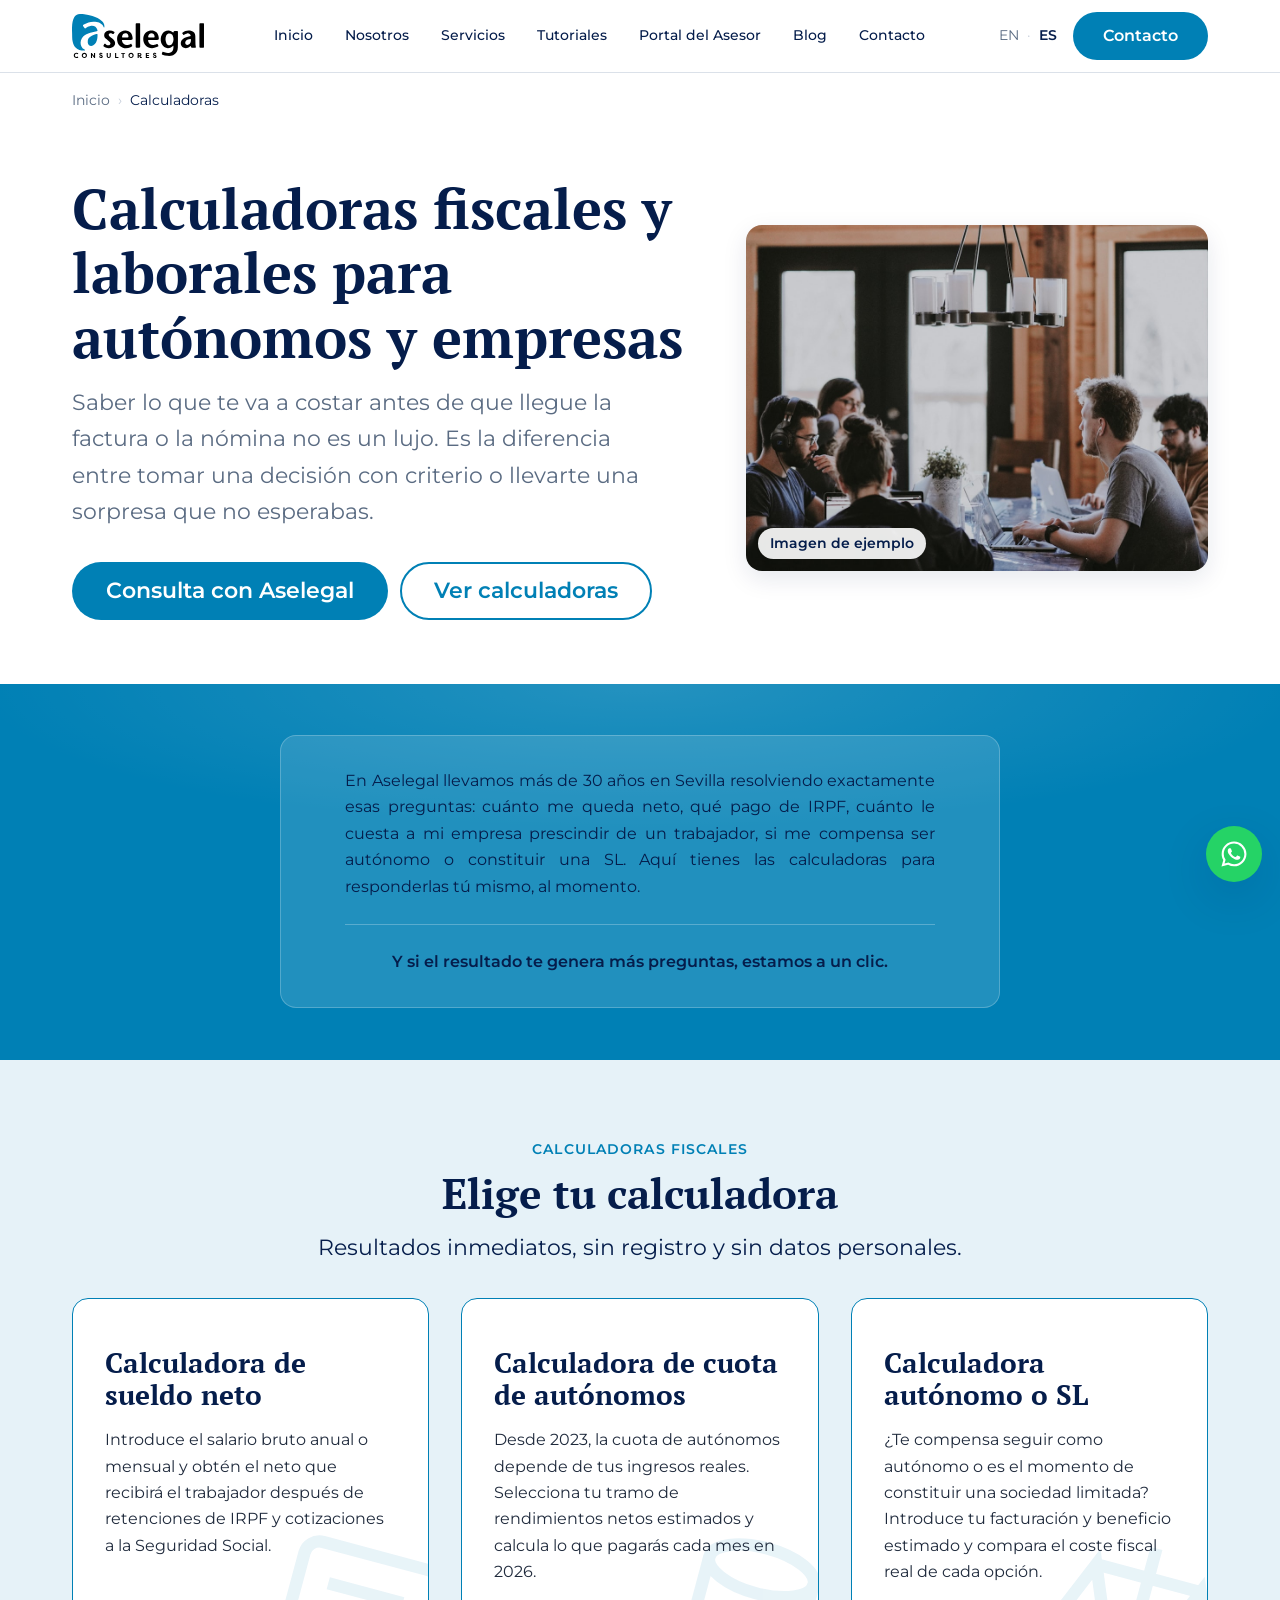
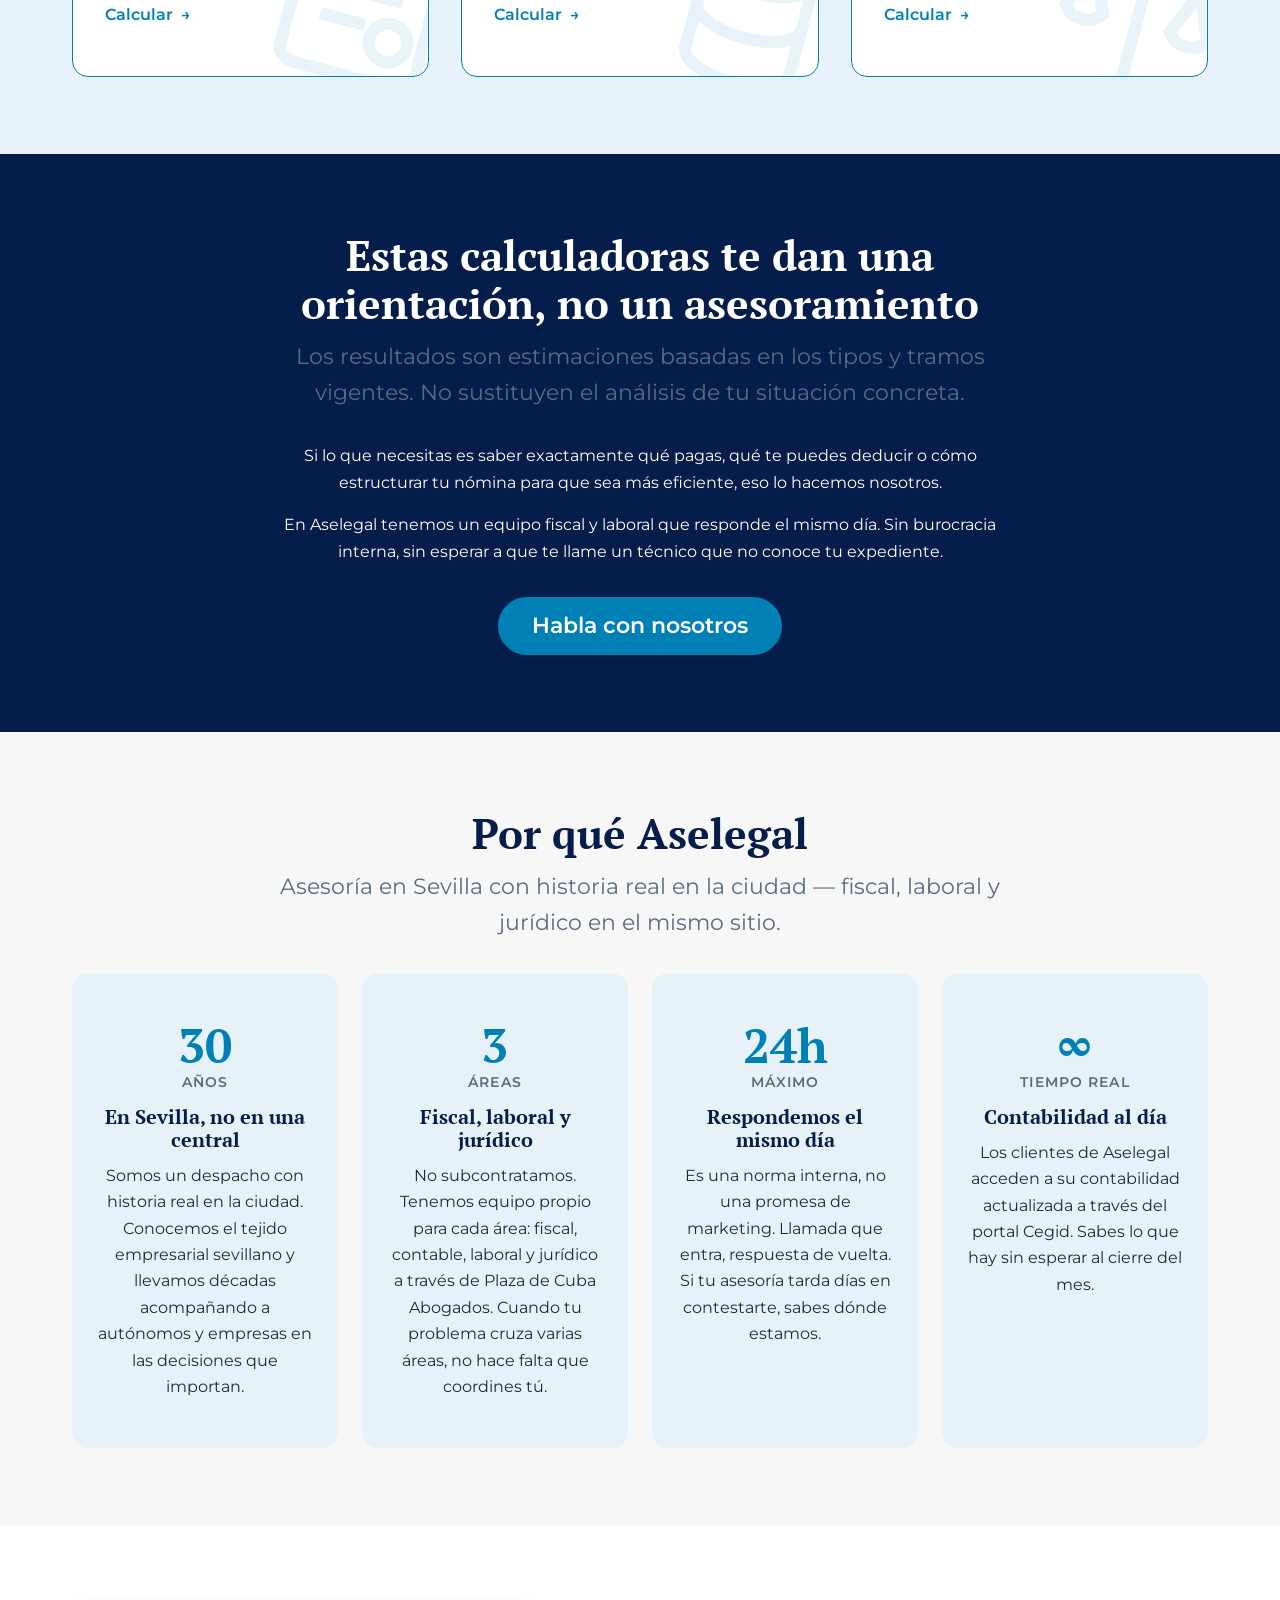
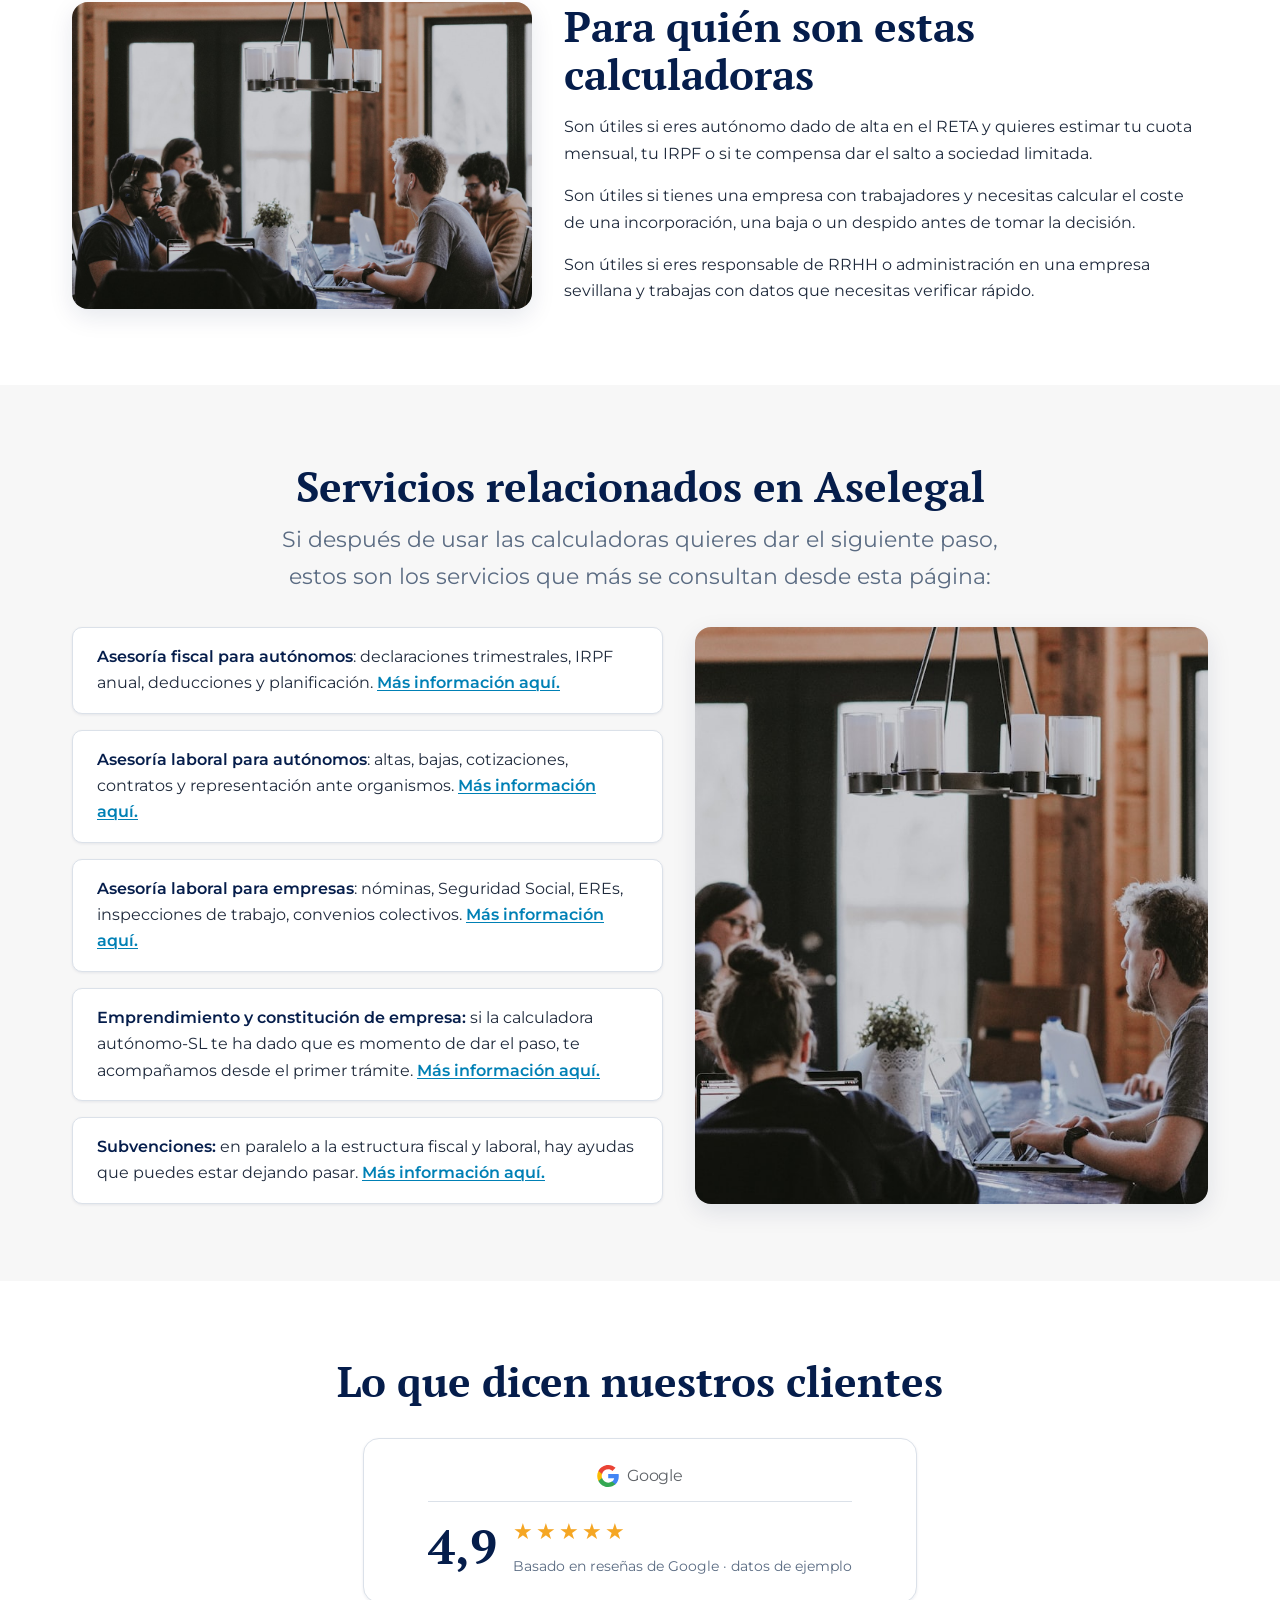
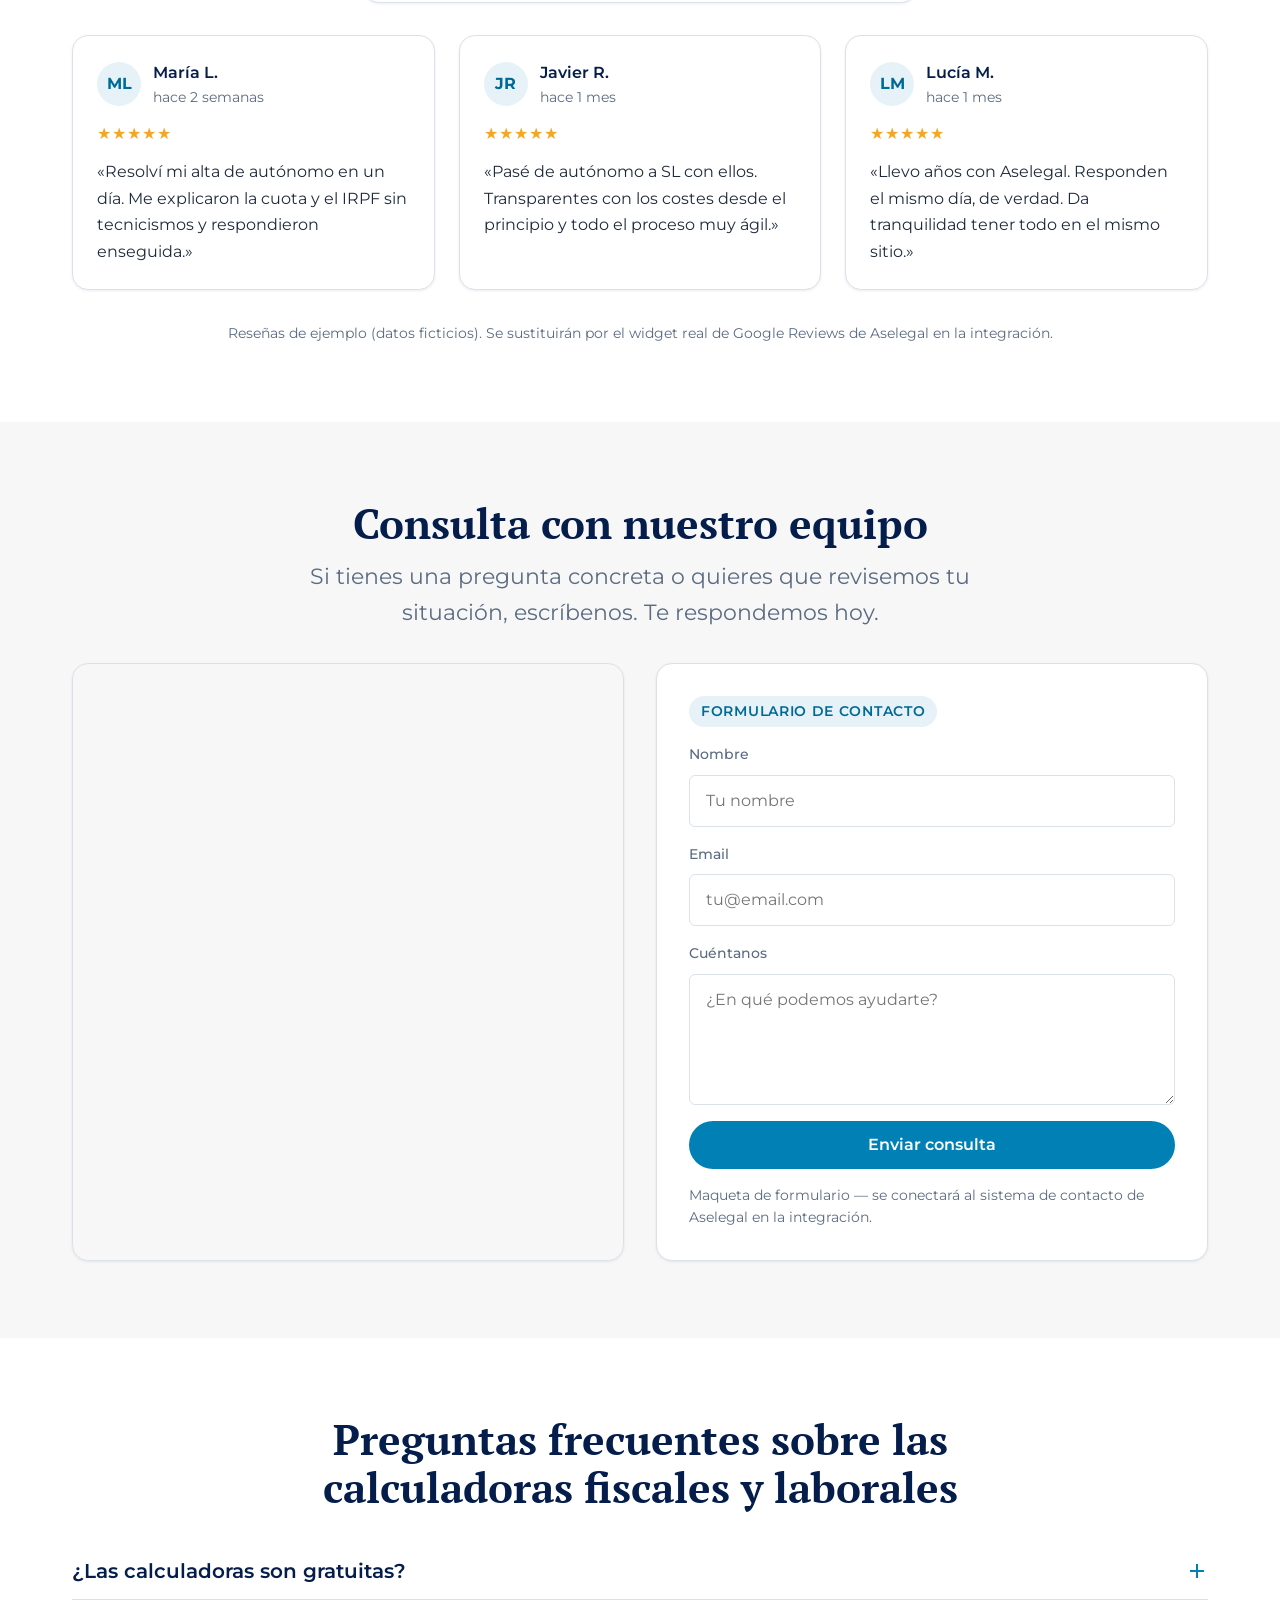
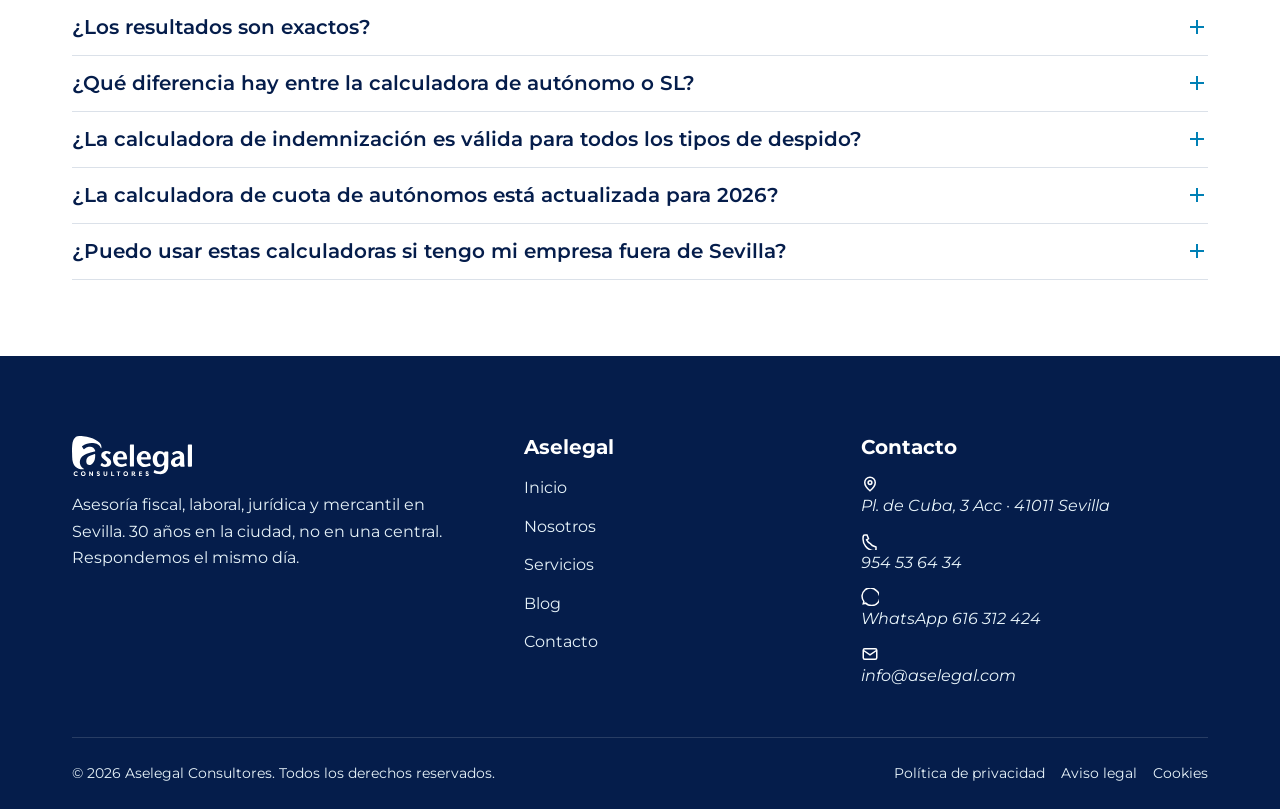
==== commit 031ba8e3: "feat: implement set of financial calculators and index page for Aselegal tools" ====
--- a/calculadoras/index.html
+++ b/calculadoras/index.html
@@ -4,7 +4,7 @@
   <meta charset="UTF-8">
   <meta name="viewport" content="width=device-width, initial-scale=1.0">
   <title>Calculadoras fiscales y laborales | Aselegal</title>
-  <meta name="description" content="Calculadoras fiscales y laborales gratuitas para autónomos y empresas: sueldo neto, cuota de autónomos 2025 y autónomo o SL. Aselegal, asesoría en Sevilla.">
+  <meta name="description" content="Calculadoras fiscales y laborales gratuitas para autónomos y empresas: sueldo neto, cuota de autónomos 2026 y autónomo o SL. Aselegal, asesoría en Sevilla.">
   <link rel="canonical" href="https://aselegal.com/calculadoras/">
 
   <!-- Open Graph -->
@@ -12,7 +12,7 @@
   <meta property="og:locale" content="es_ES">
   <meta property="og:site_name" content="Aselegal">
   <meta property="og:title" content="Calculadoras fiscales y laborales | Aselegal">
-  <meta property="og:description" content="Calcula tu sueldo neto, tu cuota de autónomos 2025 y si te conviene ser autónomo o SL. Herramientas gratuitas de Aselegal.">
+  <meta property="og:description" content="Calcula tu sueldo neto, tu cuota de autónomos 2026 y si te conviene ser autónomo o SL. Herramientas gratuitas de Aselegal.">
   <meta property="og:url" content="https://aselegal.com/calculadoras/">
   <meta property="og:image" content="https://aselegal.com/calculadoras/assets/logo/logo-aselegal.png">
 
@@ -49,9 +49,9 @@
     "mainEntity": [
       { "@type": "Question", "name": "¿Las calculadoras son gratuitas?", "acceptedAnswer": { "@type": "Answer", "text": "Sí, todas las herramientas de esta página son de uso libre y gratuito. No hace falta que te registres ni dejes ningún dato." } },
       { "@type": "Question", "name": "¿Los resultados son exactos?", "acceptedAnswer": { "@type": "Answer", "text": "Son orientativos. Aplican los tipos y tramos vigentes en la normativa estatal y autonómica de Andalucía, pero no tienen en cuenta particularidades de tu situación (deducciones personales, situación familiar, convenio colectivo de tu empresa, retribuciones en especie, etc.). Para un cálculo exacto, consúltanos." } },
-      { "@type": "Question", "name": "¿Qué diferencia hay entre la calculadora de autónomo o SL?", "acceptedAnswer": { "@type": "Answer", "text": "Compara el impacto fiscal neto de dos estructuras jurídicas distintas: tributar como persona física por rendimientos de actividad económica (autónomo, IRPF) frente a constituir una sociedad limitada (Impuesto sobre Sociedades + retribución como socio-trabajador). La diferencia puede ser relevante a partir de ciertos niveles de beneficio, normalmente a partir de 40.000-50.000 euros anuales, aunque depende de cada caso." } },
+      { "@type": "Question", "name": "¿Qué diferencia hay entre la calculadora de autónomo o SL?", "acceptedAnswer": { "@type": "Answer", "text": "Compara el impacto fiscal neto de dos estructuras jurídicas distintas: tributar como persona física por rendimientos de actividad económica (autónomo, IRPF) frente a constituir una sociedad limitada (Impuesto sobre Sociedades: 21% sobre los primeros 50.000 € y 23% sobre el resto para pymes en 2026). La diferencia puede ser relevante a partir de ciertos niveles de beneficio, normalmente a partir de 40.000-50.000 euros anuales, aunque depende de cada caso." } },
       { "@type": "Question", "name": "¿La calculadora de indemnización es válida para todos los tipos de despido?", "acceptedAnswer": { "@type": "Answer", "text": "Incluye los supuestos más habituales: despido objetivo (20 días por año, máximo 12 mensualidades), despido improcedente (33 días por año, máximo 24 mensualidades) y cese voluntario (sin indemnización ordinaria). No calcula ERTEs, excedencias ni situaciones con convenio colectivo que mejore la ley. Si hay duda sobre qué corresponde en tu caso concreto, consúltanos antes de llegar a ningún acuerdo." } },
-      { "@type": "Question", "name": "¿La calculadora de cuota de autónomos está actualizada para 2025?", "acceptedAnswer": { "@type": "Answer", "text": "Sí, incorporamos los tramos y bases del sistema de cotización por ingresos reales vigente. Si tienes dudas sobre cómo declarar tus ingresos reales a la Seguridad Social o cómo regularizar la cotización al año siguiente, podemos orientarte." } },
+      { "@type": "Question", "name": "¿La calculadora de cuota de autónomos está actualizada para 2026?", "acceptedAnswer": { "@type": "Answer", "text": "Sí, incorporamos los tramos y bases del sistema de cotización por ingresos reales vigente para 2026. Si tienes dudas sobre cómo declarar tus ingresos reales a la Seguridad Social o cómo regularizar la cotización al año siguiente, podemos orientarte." } },
       { "@type": "Question", "name": "¿Puedo usar estas calculadoras si tengo mi empresa fuera de Sevilla?", "acceptedAnswer": { "@type": "Answer", "text": "Las calculadoras son válidas para toda España en lo que respecta a normativa estatal (IRPF, Seguridad Social, Estatuto de los Trabajadores). Para aspectos autonómicos específicos fuera de Andalucía, puede haber diferencias menores en algunos tramos. Si tu empresa está en Sevilla o el área metropolitana y quieres asesoramiento presencial, estamos en Plaza de Cuba." } }
     ]
   }
@@ -154,7 +154,7 @@
               </span>
             </div>
             <h3 class="calc-card__title"><a href="cuota-autonomos/index.html">Calculadora de cuota de autónomos</a></h3>
-            <p class="calc-card__desc">Desde 2023, la cuota de autónomos depende de tus ingresos reales. Selecciona tu tramo de rendimientos netos estimados y calcula lo que pagarás cada mes en 2024 y 2025.</p>
+            <p class="calc-card__desc">Desde 2023, la cuota de autónomos depende de tus ingresos reales. Selecciona tu tramo de rendimientos netos estimados y calcula lo que pagarás cada mes en 2026.</p>
             <span class="calc-card__cta">Calcular <span class="arrow" aria-hidden="true">→</span></span>
           </article>
 
@@ -193,7 +193,7 @@
       <div class="container">
         <div class="section__head">
           <h2>Por qué Aselegal</h2>
-          <p class="section__lead">Despacho de asesoría en Sevilla con historia real en la ciudad — fiscal, laboral y jurídico en el mismo sitio.</p>
+          <p class="section__lead">Asesoría en Sevilla con historia real en la ciudad — fiscal, laboral y jurídico en el mismo sitio.</p>
         </div>
         <div class="why__grid">
           <div class="why__item">
@@ -353,15 +353,15 @@
           </div>
           <div class="faq__item">
             <h3 style="margin:0"><button class="faq__question" type="button" aria-expanded="false">¿Qué diferencia hay entre la calculadora de autónomo o SL?<span class="faq__icon" aria-hidden="true"></span></button></h3>
-            <div class="faq__answer"><div><div class="faq__answer-inner"><p>Compara el impacto fiscal neto de dos estructuras jurídicas distintas: tributar como persona física por rendimientos de actividad económica (autónomo, IRPF) frente a constituir una sociedad limitada (Impuesto sobre Sociedades + retribución como socio-trabajador). La diferencia puede ser relevante a partir de ciertos niveles de beneficio, normalmente a partir de 40.000-50.000 euros anuales, aunque depende de cada caso.</p></div></div></div>
+            <div class="faq__answer"><div><div class="faq__answer-inner"><p>Compara el impacto fiscal neto de dos estructuras jurídicas distintas: tributar como persona física por rendimientos de actividad económica (autónomo, IRPF) frente a constituir una sociedad limitada (Impuesto sobre Sociedades: 21% sobre los primeros 50.000 € y 23% sobre el resto para pymes en 2026). La diferencia puede ser relevante a partir de ciertos niveles de beneficio, normalmente a partir de 40.000-50.000 euros anuales, aunque depende de cada caso.</p></div></div></div>
           </div>
           <div class="faq__item">
             <h3 style="margin:0"><button class="faq__question" type="button" aria-expanded="false">¿La calculadora de indemnización es válida para todos los tipos de despido?<span class="faq__icon" aria-hidden="true"></span></button></h3>
             <div class="faq__answer"><div><div class="faq__answer-inner"><p>Incluye los supuestos más habituales: despido objetivo (20 días por año, máximo 12 mensualidades), despido improcedente (33 días por año, máximo 24 mensualidades) y cese voluntario (sin indemnización ordinaria). No calcula ERTEs, excedencias ni situaciones con convenio colectivo que mejore la ley. Si hay duda sobre qué corresponde en tu caso concreto, consúltanos antes de llegar a ningún acuerdo.</p></div></div></div>
           </div>
           <div class="faq__item">
-            <h3 style="margin:0"><button class="faq__question" type="button" aria-expanded="false">¿La calculadora de cuota de autónomos está actualizada para 2025?<span class="faq__icon" aria-hidden="true"></span></button></h3>
-            <div class="faq__answer"><div><div class="faq__answer-inner"><p>Sí, incorporamos los tramos y bases del sistema de cotización por ingresos reales vigente. Si tienes dudas sobre cómo declarar tus ingresos reales a la Seguridad Social o cómo regularizar la cotización al año siguiente, podemos orientarte.</p></div></div></div>
+            <h3 style="margin:0"><button class="faq__question" type="button" aria-expanded="false">¿La calculadora de cuota de autónomos está actualizada para 2026?<span class="faq__icon" aria-hidden="true"></span></button></h3>
+            <div class="faq__answer"><div><div class="faq__answer-inner"><p>Sí, incorporamos los tramos y bases del sistema de cotización por ingresos reales vigente para 2026. Si tienes dudas sobre cómo declarar tus ingresos reales a la Seguridad Social o cómo regularizar la cotización al año siguiente, podemos orientarte.</p></div></div></div>
           </div>
           <div class="faq__item">
             <h3 style="margin:0"><button class="faq__question" type="button" aria-expanded="false">¿Puedo usar estas calculadoras si tengo mi empresa fuera de Sevilla?<span class="faq__icon" aria-hidden="true"></span></button></h3>
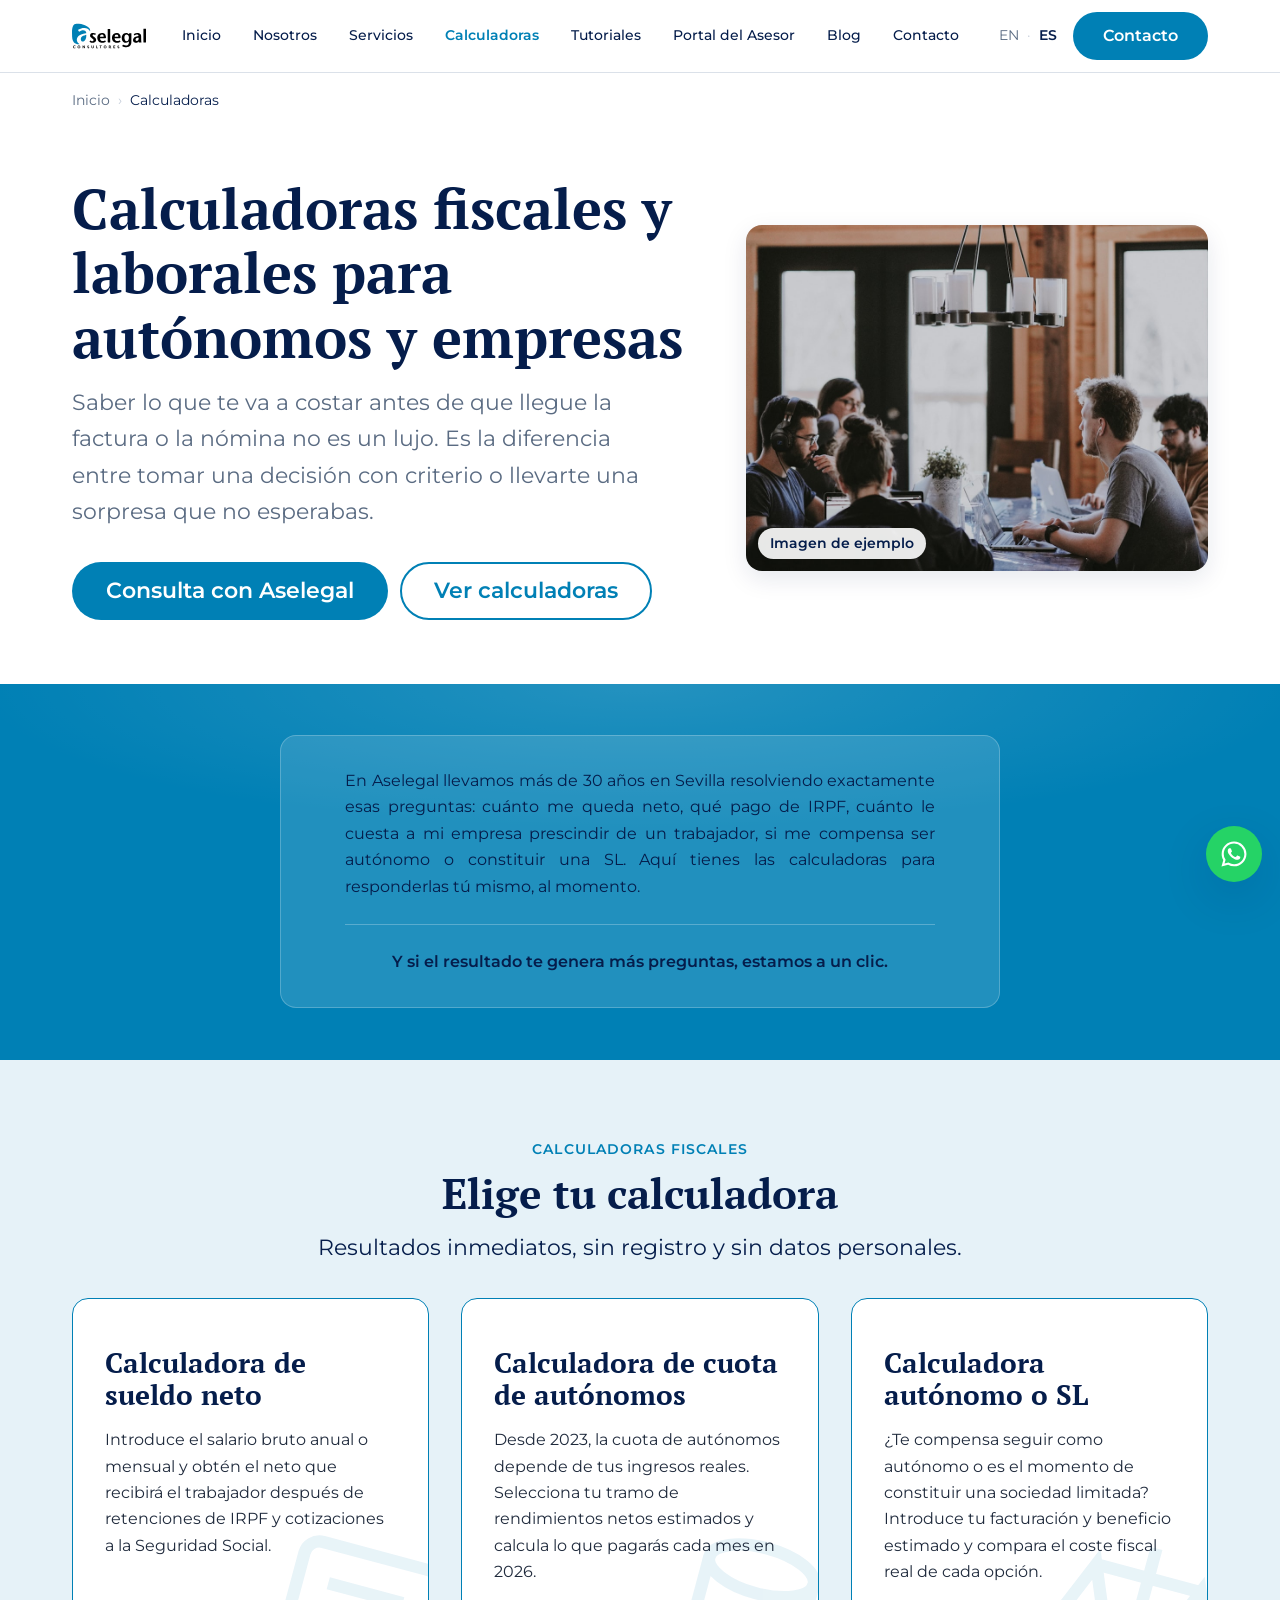
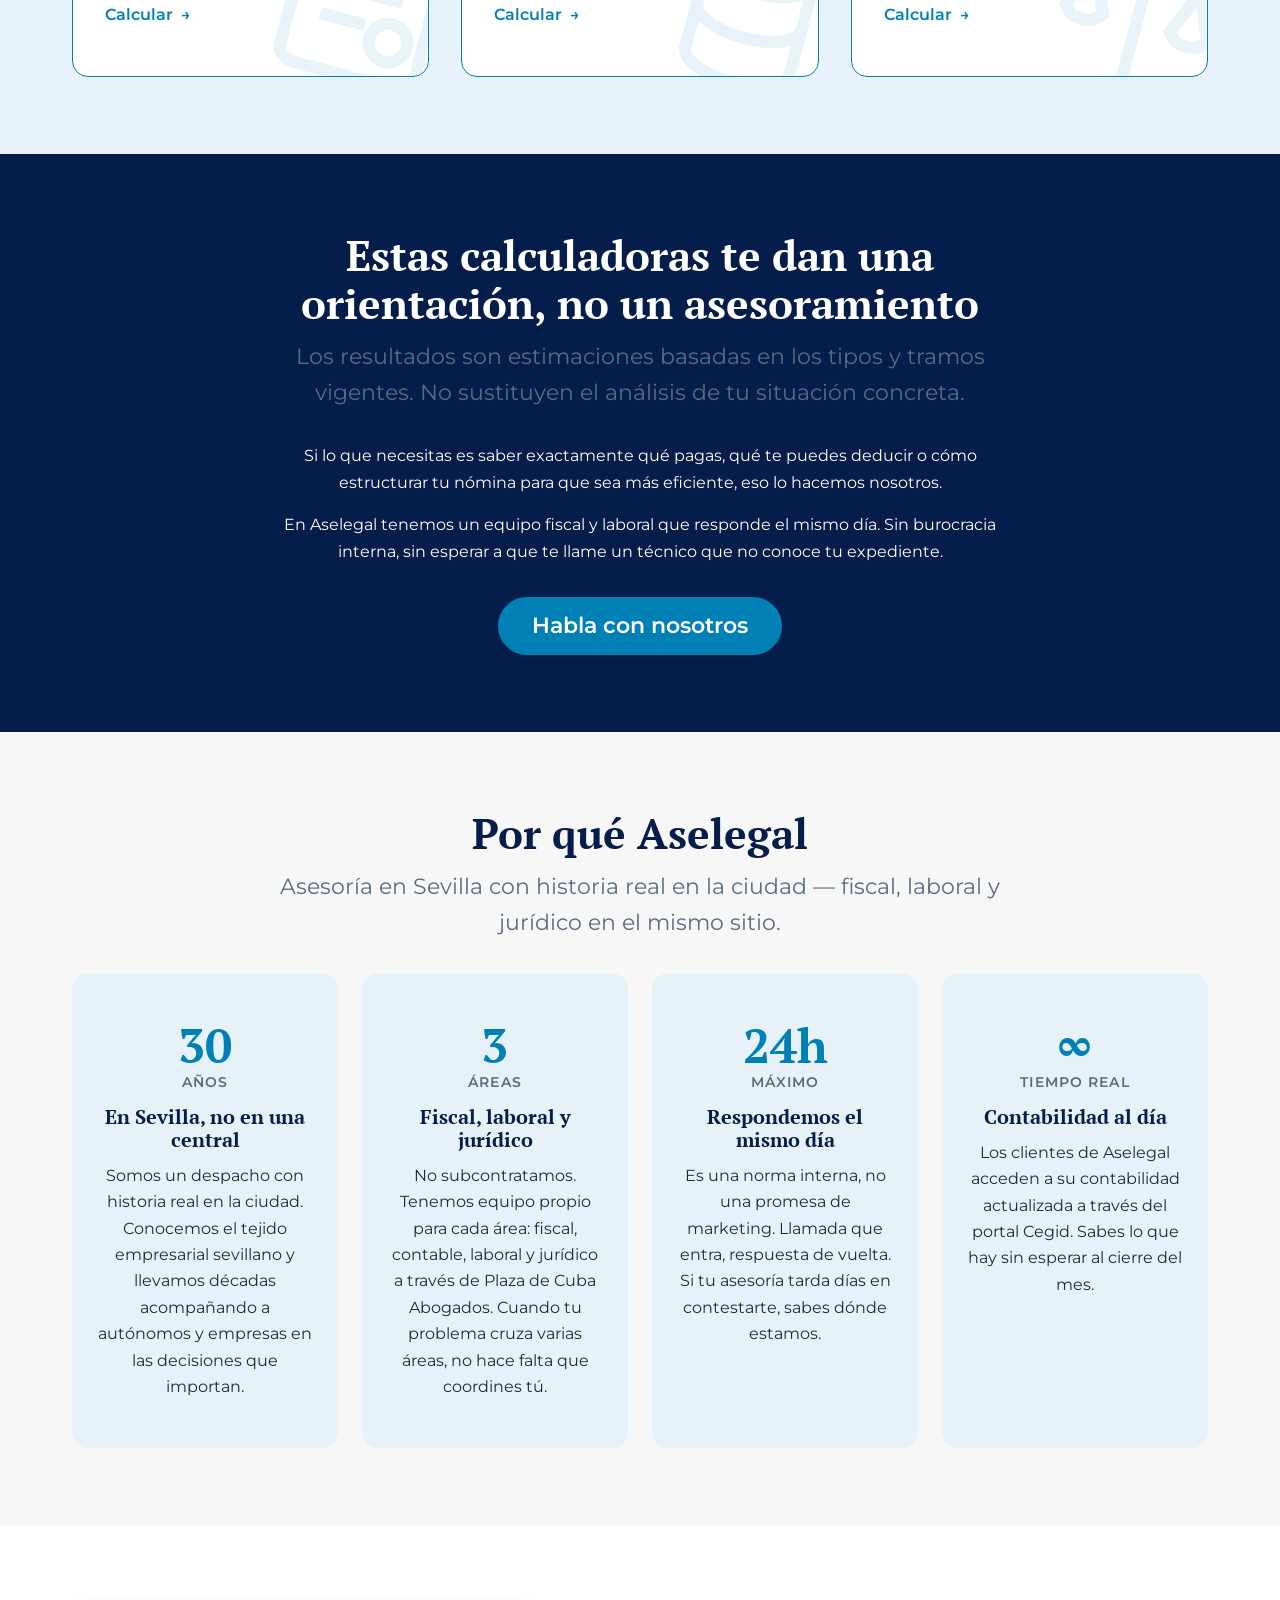
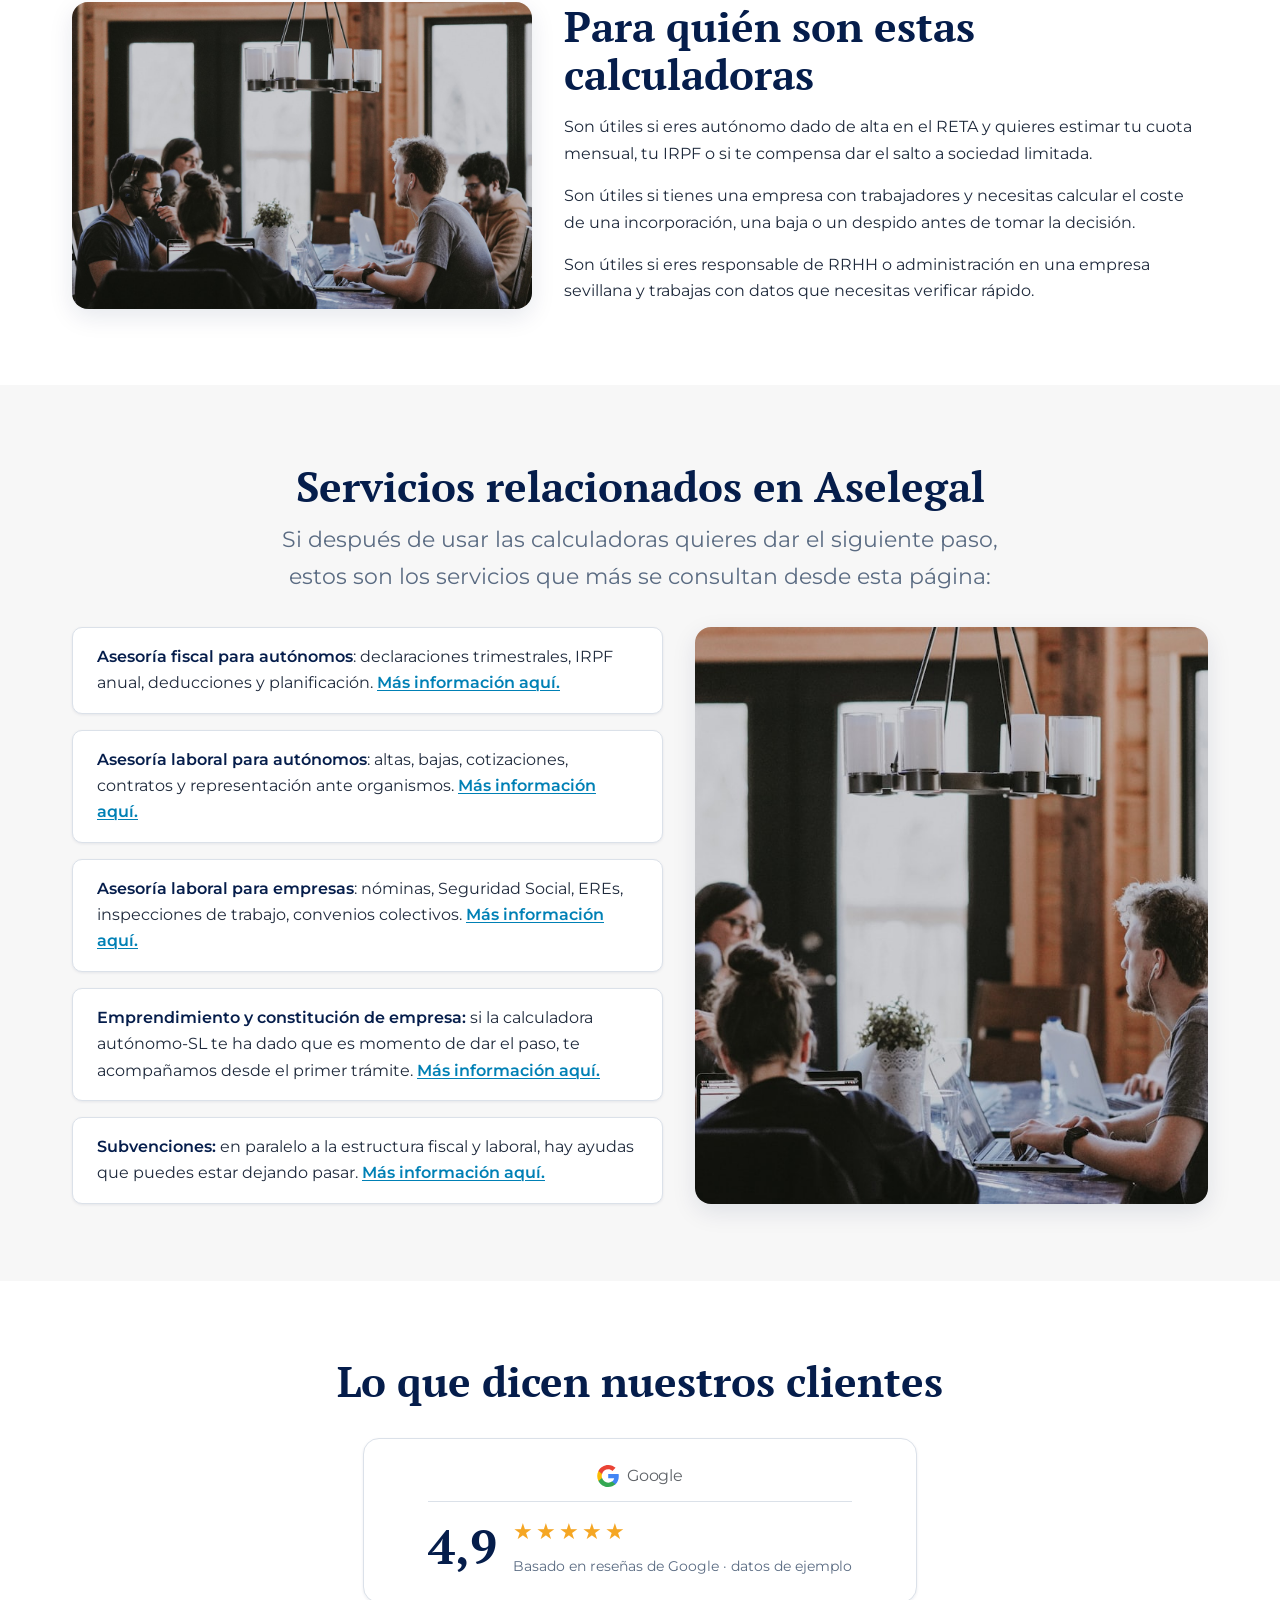
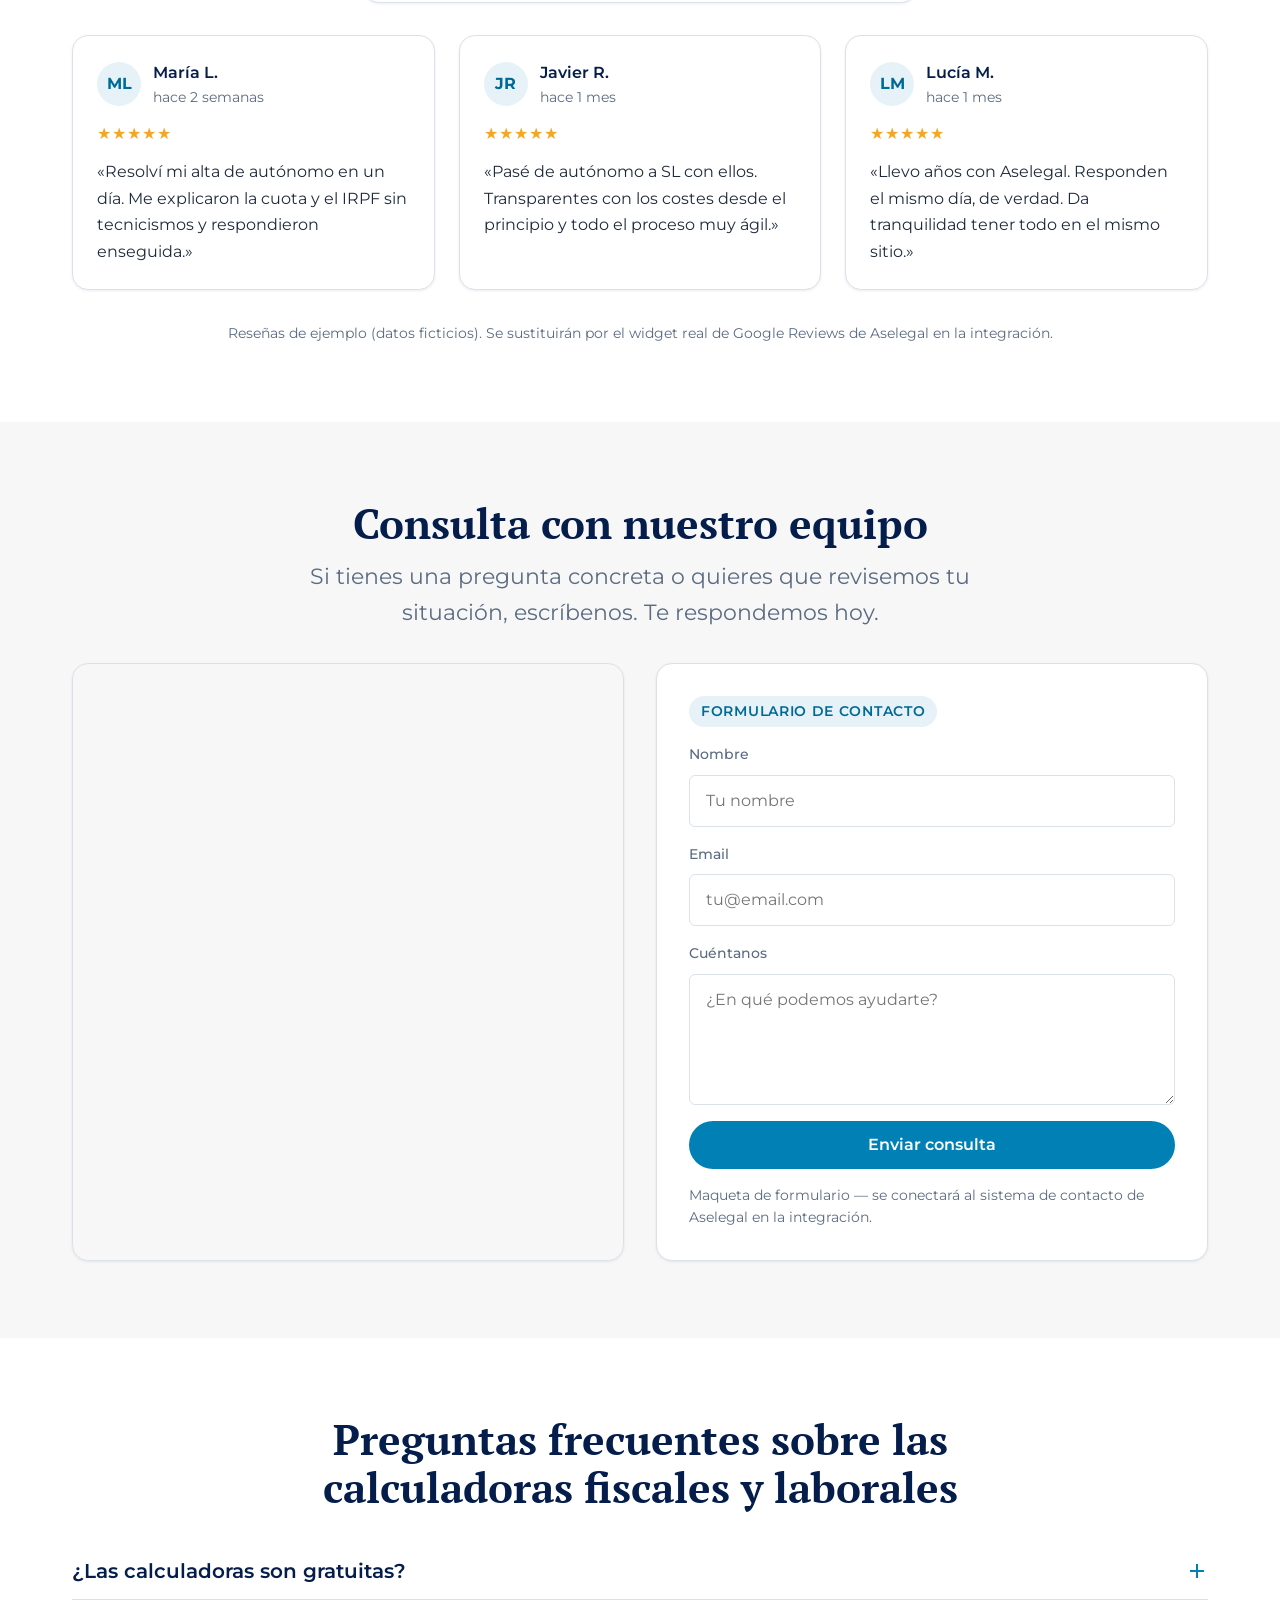
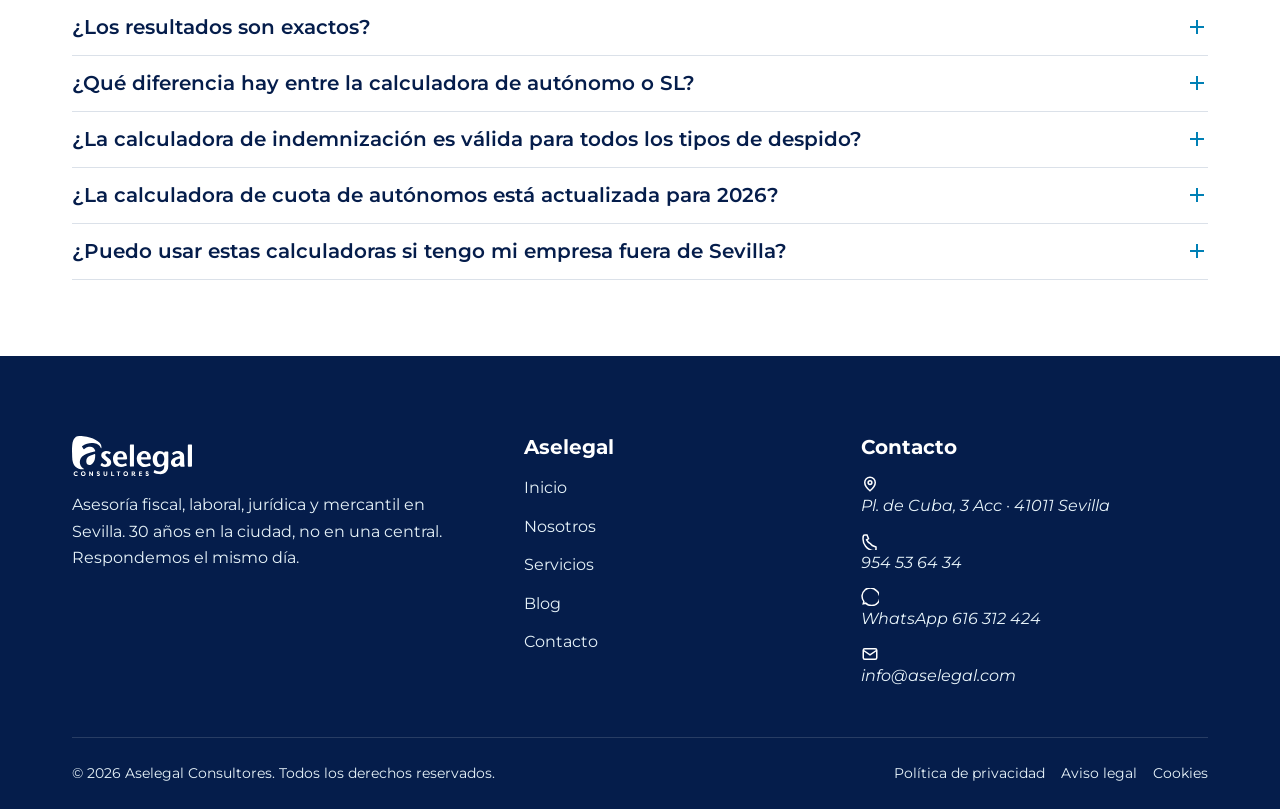
==== commit 3df948f8: "feat: add calculator suite for autonomous workers and payroll estimation" ====
--- a/calculadoras/index.html
+++ b/calculadoras/index.html
@@ -71,6 +71,7 @@
           <li><a class="site-nav__link" href="https://aselegal.com/">Inicio</a></li>
           <li><a class="site-nav__link" href="https://aselegal.com/nosotros/">Nosotros</a></li>
           <li><a class="site-nav__link" href="https://aselegal.com/servicios/">Servicios</a></li>
+          <li><a class="site-nav__link" href="#calculadoras" aria-current="page">Calculadoras</a></li>
           <li><a class="site-nav__link" href="https://aselegal.com/tutoriales/">Tutoriales</a></li>
           <li><a class="site-nav__link" href="https://ASELEGAL.portaldespacho.com/acceso/frame">Portal del Asesor</a></li>
           <li><a class="site-nav__link" href="https://aselegal.com/blog/">Blog</a></li>
